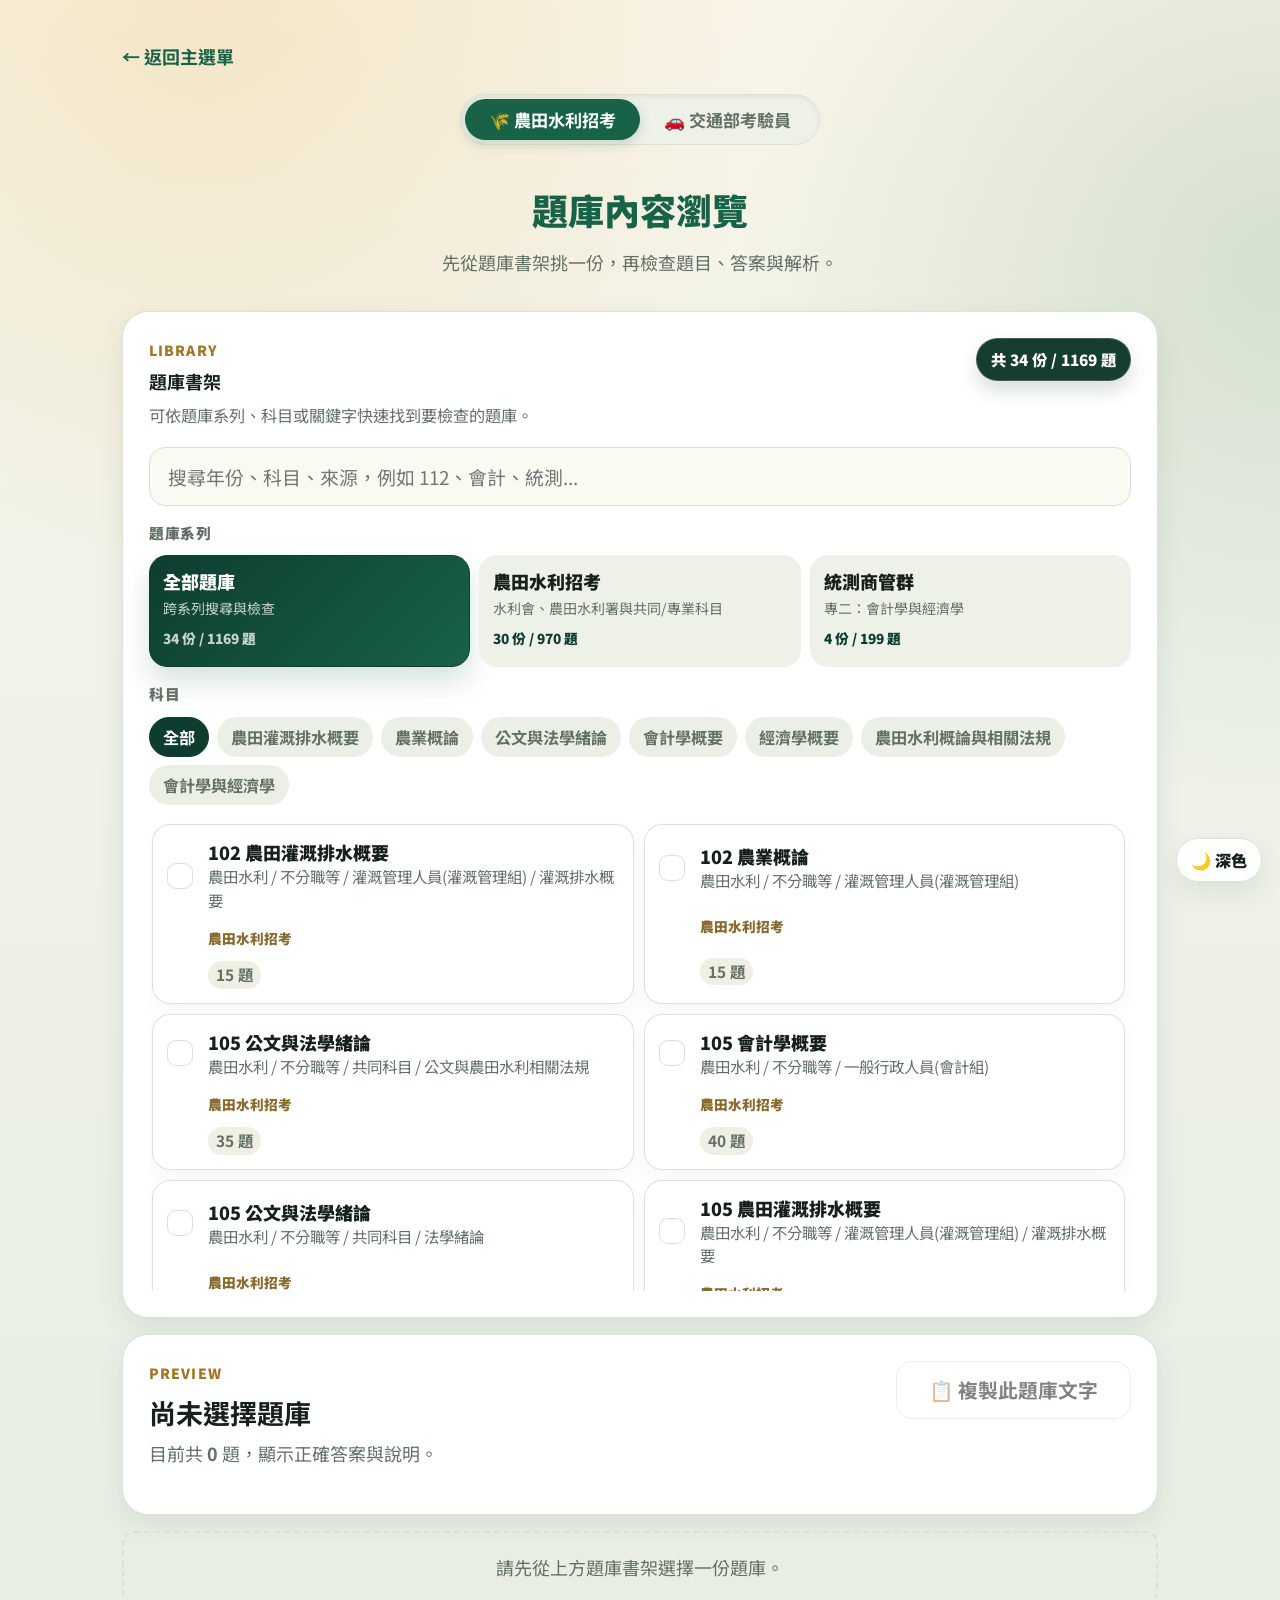
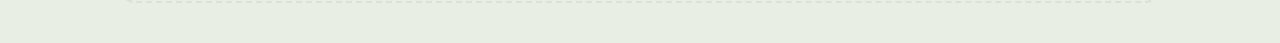
==== browse.html @ 77671312 "feat: 作答統計分類篩選（錯 N 次／正確率門檻） - 首頁新增「常錯題篩選」測驗模式：可調累計答錯次數與正確率上限門檻，   即時顯示符合題數，沿用限定來源題庫面板，門檻經網址帶入 quiz 抽" ====
<!DOCTYPE html>
<html lang="zh-TW">

<head>
  <link rel="icon" href="data:,">
  <meta charset="UTF-8">
  <meta name="viewport" content="width=device-width, initial-scale=1.0">
  <title>題庫瀏覽 | 考古題練習室</title>
  <link rel="stylesheet" href="css/style.css?v=theme2">
</head>

<body>
  <div class="container fade-in">
    <div class="back-link" onclick="location.href='index.html'">← 返回主選單</div>

    <!-- Top segmented track switcher -->
    <div class="track-switcher-wrap" style="margin-top: 10px;">
      <div class="track-switcher">
        <button class="track-btn" id="trackBtnIrrigation" onclick="switchTrack('irrigation')">🌾 農田水利招考</button>
        <button class="track-btn" id="trackBtnTraffic" onclick="switchTrack('traffic')">🚗 交通部考驗員</button>
      </div>
    </div>

    <div class="page-header page-header-compact">
      <h1>題庫內容瀏覽</h1>
      <p class="subtitle">先從題庫書架挑一份，再檢查題目、答案與解析。</p>
    </div>

    <div class="card browse-library mb-16">
      <div class="settings-head">
        <div>
          <div class="section-kicker">Library</div>
          <label>題庫書架</label>
          <div class="settings-hint">可依題庫系列、科目或關鍵字快速找到要檢查的題庫。</div>
        </div>
        <div class="selected-pill" id="browseSummary">載入中...</div>
      </div>

      <input id="browseSearch" class="bank-search" type="search" placeholder="搜尋年份、科目、來源，例如 112、會計、統測..." oninput="renderBrowseBankBrowser()">
      <div class="filter-label">題庫系列</div>
      <div class="collection-grid" id="browseSourceFilters"></div>
      <div class="filter-label">科目</div>
      <div class="filter-row" id="browseSubjectFilters"></div>
      <div id="browseBankList" class="bank-list browse-bank-list">
        <div class="text-dim">題庫載入中...</div>
      </div>
    </div>

    <div class="card browse-current mb-16" id="browseCurrent">
      <div class="settings-head">
        <div>
          <div class="section-kicker">Preview</div>
          <h2 id="currentBankTitle">尚未選擇題庫</h2>
          <p class="text-dim">目前共 <strong id="count">0</strong> 題，顯示正確答案與說明。</p>
        </div>
        <button id="copyAllBtn" class="btn btn-secondary" onclick="copyAllBrowse(this)" disabled>📋 複製此題庫文字</button>
      </div>
      <div id="browseStatFilter" style="display:none">
        <div class="stat-filter-row">
          <span>只顯示：累計答錯 ≥</span>
          <input id="bMinWrong" class="number-input stat-num-input" type="number" min="1" step="1" placeholder="不限" inputmode="numeric" oninput="renderBrowseList()">
          <span>次，且正確率低於</span>
          <input id="bMaxAcc" class="number-input stat-num-input" type="number" min="1" max="100" step="1" placeholder="不限" inputmode="numeric" oninput="renderBrowseList()">
          <span>%（留空＝不限）</span>
        </div>
        <div class="scope-hint">與題目上的「作答 N 次 · 對 X／錯 Y」同口徑（跳過不計，後來答對過仍算錯過）；設定答錯次數時會排除沒作答過的題。「複製此題庫文字」只會包含篩選後顯示的題目。</div>
      </div>
    </div>

    <div id="list">
      <div class="empty-state">請先從上方題庫書架選擇一份題庫。</div>
    </div>
  </div>

  <script src="js/shared.js?v=theme2"></script>
  <script>
    let browseQ = [];
    let browseVisibleQ = [];
    let browseBanks = [];
    let browseVisibleBanks = [];
    let currentBankFile = '';
    let activeSource = '全部';
    let activeSubject = '全部';

    let COLLECTIONS = [];
    let ALL_BANKS = [];

    function switchTrack(track) {
      if (getSelectedTrack() === track) return;
      setSelectedTrack(track);
      
      document.getElementById('trackBtnIrrigation').classList.toggle('active', track === 'irrigation');
      document.getElementById('trackBtnTraffic').classList.toggle('active', track === 'traffic');
      
      // Reset preview state
      browseQ = [];
      browseVisibleQ = [];
      currentBankFile = '';
      document.getElementById('currentBankTitle').textContent = '尚未選擇題庫';
      document.getElementById('count').textContent = '0';
      document.getElementById('copyAllBtn').disabled = true;
      document.getElementById('browseStatFilter').style.display = 'none';
      document.getElementById('list').innerHTML = '<div class="empty-state">請先從上方題庫書架選擇一份題庫。</div>';
      
      applyTrackFilter();
    }

    function applyTrackFilter() {
      const track = getSelectedTrack();
      
      if (track === 'traffic') {
        COLLECTIONS = [
          { id: '全部', title: '全部題庫', desc: '跨系列搜尋與檢查' },
          { id: 'traffic-structure', title: '汽車構造原理', desc: '汽車構造與構造原理概論' },
          { id: 'traffic-theory', title: '汽車駕駛理論', desc: '駕駛理論與安全駕駛知識' },
          { id: 'traffic-law', title: '道路交通法規', desc: '交通安全法規與相關監理實務' }
        ];
      } else {
        COLLECTIONS = [
          { id: '全部', title: '全部題庫', desc: '跨系列搜尋與檢查' },
          { id: 'irrigation', title: '農田水利招考', desc: '水利會、農田水利署與共同/專業科目' },
          { id: 'tve-business', title: '統測商管群', desc: '專二：會計學與經濟學' }
        ];
      }
      
      const colGrid = document.getElementById('browseSourceFilters');
      if (colGrid) {
        colGrid.style.setProperty('--cols', track === 'traffic' ? 4 : 3);
      }

      browseBanks = ALL_BANKS.filter(isBankInActiveTrack);
      activeSource = '全部';
      activeSubject = '全部';
      
      renderBrowseBankBrowser();
    }

    function bankDisplayName(bank) {
      return bank.displayName || bank.name || bank.file;
    }

    function copyBrowse(idx) {
      const q = browseVisibleQ[idx];
      const text = buildBrowsePrompt(q);
      copyText(text, document.getElementById(`cpbtn-${idx}`));
    }

    // 依「累計答錯次數／正確率」門檻重篩目前題庫的題目清單
    function renderBrowseList() {
      const p = parseStatFilterInputs(
        document.getElementById('bMinWrong').value,
        document.getElementById('bMaxAcc').value
      );
      browseVisibleQ = browseQ.filter(q => matchesStatFilter(getQuestionStats(q._bank, q.id), p.minWrong, p.maxAccPct));

      const isFiltered = p.minWrong > 0 || p.maxAccPct !== null;
      document.getElementById('count').textContent = isFiltered
        ? `${browseVisibleQ.length} / ${browseQ.length}`
        : browseQ.length;
      document.getElementById('copyAllBtn').disabled = !browseVisibleQ.length;
      document.getElementById('list').innerHTML = browseVisibleQ.length
        ? browseVisibleQ.map((q, i) => buildReviewItemHTML(q, { idx: i, userAns: undefined, mode: 'browse' })).join('')
        : '<div class="empty-state">沒有符合篩選門檻的題目，可調低答錯次數或放寬正確率上限。</div>';
    }

    function renderFilterButtons(containerId, items, active, handlerName) {
      document.getElementById(containerId).innerHTML = items.map(item =>
        `<button class="filter-chip ${item === active ? 'active' : ''}" onclick="${handlerName}(${jsArg(item)})">${esc(item)}</button>`
      ).join('');
    }

    function renderCollectionCards() {
      document.getElementById('browseSourceFilters').innerHTML = COLLECTIONS.map(item => {
        const banks = item.id === '全部'
          ? browseBanks
          : browseBanks.filter(bank => bankCollection(bank) === item.id);
        const questionCount = banks.reduce((sum, bank) => sum + (bank.count || 0), 0);
        return `<div class="collection-card ${item.id === activeSource ? 'active' : ''}" onclick="setBrowseSourceFilter(${jsArg(item.id)})">
          <span class="collection-title">${esc(item.title)}</span>
          <span class="collection-desc">${esc(item.desc)}</span>
          <span class="collection-count">${banks.length} 份 / ${questionCount} 題</span>
        </div>`;
      }).join('');
    }

    function setBrowseSourceFilter(source) {
      activeSource = source;
      activeSubject = '全部';
      renderBrowseBankBrowser();
    }

    function setBrowseSubjectFilter(subject) {
      activeSubject = subject;
      renderBrowseBankBrowser();
    }

    function bankMatchesSearch(bank, query) {
      if (!query) return true;
      const haystack = [
        bank.year,
        bank.subject,
        bank.originalSubject,
        bank.source,
        collectionLabel(bankCollection(bank)),
        bank.category,
        bank.name,
        bank.displayName,
        bank.file,
      ].filter(Boolean).join(' ').toLowerCase();
      return haystack.includes(query.toLowerCase());
    }

    function getFilteredBanks() {
      const query = document.getElementById('browseSearch')?.value.trim() || '';
      return browseBanks.filter(bank =>
        (activeSource === '全部' || bankCollection(bank) === activeSource) &&
        (activeSubject === '全部' || bank.subject === activeSubject) &&
        bankMatchesSearch(bank, query)
      );
    }

    function renderBrowseBankBrowser() {
      renderCollectionCards();
      const scopedBanks = browseBanks.filter(bank => activeSource === '全部' || bankCollection(bank) === activeSource);
      const subjects = ['全部', ...new Set(scopedBanks.map(bank => bank.subject).filter(Boolean))];
      if (!subjects.includes(activeSubject)) activeSubject = '全部';
      renderFilterButtons('browseSubjectFilters', subjects, activeSubject, 'setBrowseSubjectFilter');

      browseVisibleBanks = getFilteredBanks();
      document.getElementById('browseSummary').textContent =
        `共 ${browseVisibleBanks.length} 份 / ${browseVisibleBanks.reduce((sum, bank) => sum + (bank.count || 0), 0)} 題`;

      const list = document.getElementById('browseBankList');
      if (!browseVisibleBanks.length) {
        list.innerHTML = '<div class="empty-state">找不到符合條件的題庫。</div>';
        return;
      }

      list.innerHTML = browseVisibleBanks.map(bank => {
        const selected = bank.file === currentBankFile;
        const warnCount = getBankWarningCount(bank.file);
        const warningBadge = warnCount > 0 ? `<span class="bank-warning-badge">⚠️ ${warnCount} 題受修法影響</span>` : '';
        return `<div class="bank-card ${selected ? 'selected' : ''}" onclick="selectBrowseBank(${jsArg(bank.file)})">
          <span class="bank-check">${selected ? '✓' : ''}</span>
          <span class="bank-main">
            <span class="bank-title">${esc(bankDisplayName(bank))}</span>
            <span class="bank-meta">${esc(bankMeta(bank))}</span>
          </span>
          <span class="bank-series">${esc(collectionLabel(bankCollection(bank)))}</span>
          <span class="bank-count">${bank.count} 題${warningBadge}</span>
        </div>`;
      }).join('');
    }

    async function selectBrowseBank(file) {
      await loadBank(file);
    }

    async function loadBank(file) {
      if (!file) return;
      const selectedBank = browseBanks.find(bank => bank.file === file);
      if (!selectedBank) return;
      currentBankFile = file;
      renderBrowseBankBrowser();
      try {
        browseQ = await fetchJson(file);
        browseQ.forEach(q => q._bank = file);
        await initOverrides();
        browseQ.forEach(applyQuestionOverrides);
        document.getElementById('currentBankTitle').textContent = bankDisplayName(selectedBank);
        document.getElementById('browseStatFilter').style.display = 'block';
        renderBrowseList();
      } catch (e) {
        console.error(e);
        showToast('無法讀取題庫內容');
      }
    }

    async function loadBanks() {
      try {
        await initOverrides();
        const banks = await fetchJson('data/banks.json');
        registerBankIndex(banks);
        ALL_BANKS = (banks || []).map(b => ({
          ...b,
          source: b.source || '農田水利',
          subject: b.subject || b.name,
        }));
        
        // Initialize switcher active state
        const track = getSelectedTrack() || 'irrigation';
        setSelectedTrack(track); // fallback default
        document.getElementById('trackBtnIrrigation').classList.toggle('active', track === 'irrigation');
        document.getElementById('trackBtnTraffic').classList.toggle('active', track === 'traffic');
        
        applyTrackFilter();
        
        const bankParam = new URLSearchParams(location.search).get('bank');
        const selectedBank = browseBanks.find(bank => bank.file === bankParam);
        if (selectedBank) {
          activeSource = bankCollection(selectedBank);
          activeSubject = selectedBank.subject || '全部';
          renderBrowseBankBrowser();
          await loadBank(selectedBank.file);
        }
      } catch (e) {
        console.error(e);
        showToast('題庫索引讀取失敗');
      }
    }

    function copyAllBrowse(btn) {
      if (!browseVisibleQ.length || !currentBankFile) {
        showToast('請先選擇一份題庫');
        return;
      }
      const selectedBank = browseBanks.find(bank => bank.file === currentBankFile);
      const bankName = selectedBank ? bankDisplayName(selectedBank) : '目前題庫';
      const header = `${SEARCH_HINT}\n以下為「${bankName}」共 ${browseVisibleQ.length} 題題目內容：\n請根據這些內容回答問題，若有正確答案與說明請依照對應格式呈現。\n`;
      const texts = browseVisibleQ.map(q => buildBrowsePrompt(q, { searchHint: false }));
      const full = header + '\n' + texts.join('\n' + '='.repeat(50) + '\n');
      copyText(full, btn);
    }

    loadBanks();
  </script>
</body>

</html>
---- css/style.css ----
@import url('https://fonts.googleapis.com/css2?family=Noto+Sans+TC:wght@400;500;700;900&display=swap');

:root {
  color-scheme: light;
  --bg: #eef2e8;
  --card: #ffffff;
  --accent: #186247;
  --accent-contrast: #ffffff;
  --accent-light: #e4f3ea;
  --accent-dark: #0e3d2f;
  --correct: #1a8c3f;
  --correct-bg: #e6f7ec;
  --wrong: #c62828;
  --wrong-bg: #fce8e8;
  --text: #17211c;
  --text-dim: #637066;
  --border: #dce1d5;
  --selected-bg: #dbeef5;
  --selected-border: #1976d2;
  --gold: #e6a800;
  --paper: #fbfaf2;
  --paper-soft: #f7f6ec;
  --shadow: 0 18px 50px rgba(31, 48, 38, 0.12);
  --shadow-soft: 0 10px 26px rgba(31, 48, 38, 0.08);
  --body-bg: radial-gradient(circle at 16% 0%, rgba(235, 193, 113, 0.28), transparent 32rem),
    radial-gradient(circle at 100% 16%, rgba(86, 146, 110, 0.2), transparent 30rem),
    linear-gradient(180deg, #f8f4e8 0%, var(--bg) 44%, #e8eee4 100%);
  --card-border: rgba(220, 225, 213, 0.95);
  --dashboard-bg: linear-gradient(180deg, rgba(255, 255, 255, 0.96), rgba(251, 250, 242, 0.96));
  --surface-soft: #eef1e7;
  --surface-hover: #ffffff;
  --chip-bg: #ecefe5;
  --count-bg: #f0efe3;
  --series: #8a6a2f;
  --material-bg: #fbfbf7;
  --table-cell: #ffffff;
  --focus-ring: rgba(24, 98, 71, 0.1);
  --hero-bg: linear-gradient(135deg, rgba(14, 61, 47, 0.96) 0%, rgba(24, 98, 71, 0.92) 56%, rgba(222, 169, 82, 0.9) 100%);
  --bank-card-bg: rgba(255, 255, 255, 0.72);
  --bank-card-selected: linear-gradient(135deg, #ffffff 0%, #eaf5ee 100%);
  --button-secondary-bg: rgba(255, 255, 255, 0.8);
  --floating-bg: rgba(255, 255, 255, 0.92);
}

:root[data-theme="dark"] {
  color-scheme: dark;
  --bg: #101a16;
  --card: #17231e;
  --accent: #55c797;
  --accent-contrast: #07120e;
  --accent-light: #1c3b2f;
  --accent-dark: #8ee0b8;
  --correct: #64d88a;
  --correct-bg: #133321;
  --wrong: #ff8b84;
  --wrong-bg: #3a1e1f;
  --text: #ecf4ee;
  --text-dim: #a9b9ad;
  --border: #31433a;
  --selected-bg: #17324a;
  --selected-border: #6bbcff;
  --gold: #f1c76d;
  --paper: #111c18;
  --paper-soft: #15221d;
  --shadow: 0 22px 60px rgba(0, 0, 0, 0.38);
  --shadow-soft: 0 12px 30px rgba(0, 0, 0, 0.3);
  --body-bg: radial-gradient(circle at 16% 0%, rgba(181, 137, 66, 0.2), transparent 32rem),
    radial-gradient(circle at 100% 16%, rgba(67, 161, 112, 0.18), transparent 30rem),
    linear-gradient(180deg, #08110e 0%, var(--bg) 48%, #0b1512 100%);
  --card-border: rgba(66, 88, 76, 0.95);
  --dashboard-bg: linear-gradient(180deg, rgba(23, 35, 30, 0.96), rgba(17, 28, 24, 0.96));
  --surface-soft: #213129;
  --surface-hover: #24382f;
  --chip-bg: #223128;
  --count-bg: #26352d;
  --series: #d5b36c;
  --material-bg: #111c18;
  --table-cell: #16241f;
  --focus-ring: rgba(85, 199, 151, 0.18);
  --hero-bg: linear-gradient(135deg, rgba(5, 32, 24, 0.98) 0%, rgba(20, 83, 62, 0.95) 58%, rgba(126, 91, 43, 0.92) 100%);
  --bank-card-bg: rgba(23, 35, 30, 0.78);
  --bank-card-selected: linear-gradient(135deg, #1c3028 0%, #173f30 100%);
  --button-secondary-bg: rgba(23, 35, 30, 0.86);
  --floating-bg: rgba(23, 35, 30, 0.92);
}

* { margin: 0; padding: 0; box-sizing: border-box; -webkit-tap-highlight-color: transparent; }
html { font-size: 18px; }

body {
  font-family: 'Noto Sans TC', 'Microsoft JhengHei', sans-serif;
  background: var(--body-bg);
  color: var(--text);
  min-height: 100vh;
  line-height: 1.8;
}

.container {
  max-width: 1080px;
  margin: 0 auto;
  padding: 28px 22px 40px;
}

a { color: var(--accent); text-decoration: none; }
a:hover { text-decoration: underline; }

/* ===== Buttons ===== */
.btn {
  display: inline-flex;
  align-items: center;
  justify-content: center;
  gap: 8px;
  padding: 16px 32px;
  border: 1px solid transparent;
  border-radius: 16px;
  font-size: 1.1rem;
  font-weight: 700;
  font-family: inherit;
  line-height: 1.2;
  cursor: pointer;
  transition: transform 0.15s, box-shadow 0.15s, background 0.15s, border-color 0.15s;
  user-select: none;
  min-height: 56px;
}
.btn:active { transform: scale(0.97); }
.btn:disabled {
  cursor: not-allowed;
  opacity: 0.55;
  transform: none;
}
.btn-primary {
  background: linear-gradient(135deg, var(--accent) 0%, #22946a 100%);
  color: white;
  box-shadow: 0 14px 28px rgba(24, 98, 71, 0.24);
}
.btn-primary:hover { background: linear-gradient(135deg, var(--accent-dark) 0%, var(--accent) 100%); }
.btn-secondary { background: var(--button-secondary-bg); color: var(--text); border-color: var(--border); }
.btn-secondary:hover { background: var(--surface-hover); border-color: var(--accent); }
.btn-danger { background: var(--wrong); color: white; border: 2px solid var(--wrong); }
.btn-danger:hover { opacity: 0.9; }
.btn-sm { padding: 0 18px; font-size: 0.95rem; height: 44px; min-height: 44px; }
.btn-block { width: 100%; }

#startBtn {
  min-height: 64px;
  border-radius: 22px;
  font-size: 1.18rem;
  letter-spacing: 0.02em;
}

/* ===== Cards ===== */
.card {
  background: var(--card);
  border: 1px solid var(--card-border);
  border-radius: 26px;
  padding: 26px;
  margin-bottom: 16px;
  box-shadow: var(--shadow-soft);
}

/* ===== Forms ===== */
select {
  width: 100%;
  padding: 15px 18px;
  background-color: var(--paper);
  border: 1px solid var(--border);
  border-radius: 16px;
  color: var(--text);
  font-size: 1.05rem;
  font-family: inherit;
  outline: none;
  cursor: pointer;
  -webkit-appearance: none;
  appearance: none;
  background-image: url("data:image/svg+xml,%3Csvg xmlns='http://www.w3.org/2000/svg' width='20' height='20' fill='%23666'%3E%3Cpath d='M5 7l5 6 5-6z'/%3E%3C/svg%3E");
  background-repeat: no-repeat;
  background-position: right 12px center;
}
select:focus { border-color: var(--accent); }

.number-input,
.bank-search {
  width: 100%;
  padding: 15px 18px;
  background: var(--paper);
  border: 1px solid var(--border);
  border-radius: 16px;
  color: var(--text);
  font-size: 1.05rem;
  font-family: inherit;
  outline: none;
}

.number-input:focus,
.bank-search:focus,
select:focus {
  border-color: var(--accent);
  box-shadow: 0 0 0 4px var(--focus-ring);
}

.number-input {
  max-width: 160px;
}

label { display: block; font-weight: 700; margin-bottom: 6px; }

/* ===== Utility ===== */
.text-center { text-align: center; }
.text-dim { color: var(--text-dim); }
.text-green { color: var(--correct); }
.text-red { color: var(--wrong); }
.text-gold { color: var(--gold); }
.mb-8 { margin-bottom: 8px; }
.mb-12 { margin-bottom: 12px; }
.mb-16 { margin-bottom: 16px; }
.mb-24 { margin-bottom: 24px; }
.mt-16 { margin-top: 16px; }
.mt-24 { margin-top: 24px; }
.fw-900 { font-weight: 900; }
.gap-row { display: flex; gap: 12px; flex-wrap: wrap; }

/* ===== Homepage ===== */
.hero-panel {
  position: relative;
  overflow: hidden;
  background:
    var(--hero-bg);
  border: 1px solid rgba(255, 255, 255, 0.36);
  border-radius: 34px;
  padding: 34px;
  margin-bottom: 22px;
  color: white;
  box-shadow: var(--shadow);
}

.hero-panel::before {
  content: "";
  position: absolute;
  inset: -40% auto auto 52%;
  width: 420px;
  height: 420px;
  background: radial-gradient(circle, rgba(255, 255, 255, 0.22), transparent 68%);
  pointer-events: none;
}

.hero-panel::after {
  content: "";
  position: absolute;
  right: 28px;
  bottom: 22px;
  width: 150px;
  height: 150px;
  border: 1px solid rgba(255, 255, 255, 0.18);
  border-radius: 38px;
  transform: rotate(12deg);
  pointer-events: none;
}

.hero-panel > * {
  position: relative;
  z-index: 1;
}

/* ===== Settings browser ===== */
.quiz-dashboard {
  background: var(--dashboard-bg);
  display: grid;
  grid-template-columns: minmax(0, 1.45fr) minmax(300px, 0.75fr);
  gap: 0 26px;
  align-items: start;
}

.quiz-dashboard .settings-section:first-child {
  grid-row: span 4;
  padding-right: 26px;
  border-right: 1px solid var(--border);
}

.settings-section {
  padding-top: 24px;
  margin-top: 24px;
  border-top: 1px solid var(--border);
}

.settings-section:first-child {
  padding-top: 0;
  margin-top: 0;
  border-top: 0;
}

.quiz-dashboard > #startBtn {
  grid-column: 2;
  margin-top: 24px;
}

.settings-head {
  display: flex;
  justify-content: space-between;
  align-items: flex-start;
  gap: 14px;
  margin-bottom: 18px;
}

.settings-hint {
  color: var(--text-dim);
  font-size: 0.9rem;
  line-height: 1.6;
}

.selected-pill {
  flex: 0 0 auto;
  background: #173d30;
  color: white;
  border: 1px solid rgba(255, 255, 255, 0.18);
  border-radius: 999px;
  padding: 7px 14px;
  font-size: 0.85rem;
  font-weight: 900;
  box-shadow: 0 10px 18px rgba(23, 61, 48, 0.16);
}

.section-kicker {
  color: #a27423;
  font-size: 0.78rem;
  font-weight: 900;
  letter-spacing: 0.08em;
  text-transform: uppercase;
  margin-bottom: 2px;
}

.filter-row,
.bank-toolbar,
.quiz-count-row {
  display: flex;
  flex-wrap: wrap;
  gap: 8px;
  align-items: center;
  margin-top: 10px;
}

.filter-label {
  color: var(--text-dim);
  font-size: 0.82rem;
  font-weight: 900;
  letter-spacing: 0.04em;
  margin-top: 14px;
}

.collection-grid {
  display: grid;
  grid-template-columns: repeat(var(--cols, 3), minmax(0, 1fr));
  gap: 9px;
  margin-top: 8px;
}

.collection-card {
  border: 1px solid transparent;
  border-radius: 18px;
  background: var(--surface-soft);
  color: var(--text);
  cursor: pointer;
  font-family: inherit;
  min-height: 112px;
  padding: 13px;
  text-align: left;
  transition: transform 0.15s, box-shadow 0.15s, background 0.15s, border-color 0.15s;
}

.collection-card:hover {
  background: var(--surface-hover);
  border-color: var(--border);
  box-shadow: var(--shadow-soft);
  transform: translateY(-1px);
}

.collection-card.active {
  background: linear-gradient(135deg, var(--accent-dark), var(--accent));
  border-color: var(--accent-dark);
  color: white;
  box-shadow: 0 14px 28px rgba(24, 98, 71, 0.18);
}

.collection-title,
.collection-desc,
.collection-count {
  display: block;
}

.collection-title {
  font-weight: 900;
  line-height: 1.4;
}

.collection-desc {
  color: var(--text-dim);
  font-size: 0.78rem;
  line-height: 1.45;
  margin-top: 4px;
}

.collection-count {
  color: var(--accent-dark);
  font-size: 0.76rem;
  font-weight: 900;
  margin-top: 8px;
}

.collection-card.active .collection-desc,
.collection-card.active .collection-count {
  color: rgba(255, 255, 255, 0.76);
}

.filter-chip {
  border: 1px solid transparent;
  background: var(--chip-bg);
  color: var(--text-dim);
  border-radius: 999px;
  padding: 7px 13px;
  font-family: inherit;
  font-size: 0.9rem;
  font-weight: 700;
  cursor: pointer;
  transition: background 0.15s, border-color 0.15s, color 0.15s, transform 0.15s;
}

.filter-chip:hover {
  background: var(--surface-hover);
  border-color: var(--border);
  transform: translateY(-1px);
}

.filter-chip.active {
  background: var(--accent-dark);
  border-color: var(--accent-dark);
  color: white;
}

.bank-list {
  display: grid;
  grid-template-columns: repeat(2, minmax(0, 1fr));
  gap: 10px;
  max-height: 470px;
  overflow: auto;
  padding: 3px 6px 3px 3px;
  margin-top: 16px;
}

.bank-card {
  display: grid;
  grid-template-columns: 30px 1fr;
  gap: 11px;
  align-items: center;
  width: 100%;
  border: 1px solid var(--card-border);
  border-radius: 18px;
  background: var(--bank-card-bg);
  padding: 14px;
  font-family: inherit;
  color: var(--text);
  text-align: left;
  cursor: pointer;
  box-shadow: 0 8px 18px rgba(31, 48, 38, 0.04);
  transition: transform 0.15s, border-color 0.15s, background 0.15s, box-shadow 0.15s;
}

.bank-card:hover,
.bank-card.selected {
  border-color: rgba(24, 98, 71, 0.46);
  background: var(--surface-hover);
  transform: translateY(-1px);
  box-shadow: 0 13px 26px rgba(31, 48, 38, 0.1);
}

.bank-card.selected {
  background: var(--bank-card-selected);
}

.bank-check {
  width: 26px;
  height: 26px;
  border: 1px solid var(--border);
  border-radius: 9px;
  background: var(--card);
  color: white;
  display: inline-flex;
  align-items: center;
  justify-content: center;
  font-weight: 900;
}

.bank-card.selected .bank-check {
  background: var(--accent);
  border-color: var(--accent);
}

.bank-main {
  min-width: 0;
}

.bank-title,
.bank-meta {
  display: block;
}

.bank-title {
  font-weight: 900;
  line-height: 1.45;
}

.bank-meta,
.bank-series,
.bank-count {
  color: var(--text-dim);
  font-size: 0.86rem;
  line-height: 1.5;
}

.bank-practice {
  display: block;
  margin-top: 4px;
  font-size: 0.78rem;
  color: var(--text-dim);
  line-height: 1.4;
}

.bank-practice.is-fresh {
  color: var(--series);
  font-weight: 700;
}

.bank-series {
  grid-column: 2;
  width: fit-content;
  margin-top: 5px;
  color: var(--series);
  font-size: 0.76rem;
  font-weight: 900;
}

.bank-count {
  grid-column: 2;
  width: fit-content;
  margin-top: 2px;
  padding: 2px 8px;
  border-radius: 999px;
  background: var(--count-bg);
  white-space: nowrap;
  font-weight: 700;
}

.empty-state {
  color: var(--text-dim);
  border: 2px dashed var(--border);
  border-radius: 12px;
  padding: 18px;
  text-align: center;
}

.browse-picker {
  background: var(--dashboard-bg);
}

.browse-picker select {
  background-color: var(--paper);
}

/* ===== Page header ===== */
.page-header {
  padding: 24px 0 8px;
  text-align: center;
}
.page-header h1 {
  font-size: 2rem;
  font-weight: 900;
  color: var(--accent);
  margin-bottom: 4px;
}
.page-header .subtitle {
  color: var(--text-dim);
  font-size: 1rem;
  margin-bottom: 24px;
}

.hero-panel .page-header {
  padding: 0 0 24px;
  text-align: left;
  max-width: 620px;
}
.hero-panel .page-header .eyebrow {
  display: inline-flex;
  width: fit-content;
  background: rgba(255, 255, 255, 0.16);
  border: 1px solid rgba(255, 255, 255, 0.26);
  border-radius: 999px;
  color: rgba(255, 255, 255, 0.92);
  padding: 4px 12px;
  margin-bottom: 10px;
  font-size: 0.85rem;
  font-weight: 900;
}
.hero-panel .page-header h1 {
  font-size: clamp(2rem, 5vw, 3.35rem);
  font-weight: 900;
  color: white;
  letter-spacing: -0.04em;
  line-height: 1.14;
  margin-bottom: 8px;
}
.hero-panel .page-header .subtitle {
  color: rgba(255, 255, 255, 0.78);
  font-size: 1.02rem;
  margin-bottom: 0;
}

/* ===== Stat boxes ===== */
.stat-row {
  display: grid;
  grid-template-columns: repeat(auto-fit, minmax(120px, 1fr));
  gap: 12px;
}
.stat-box {
  background: var(--card);
  border: 1px solid var(--card-border);
  border-radius: 22px;
  padding: 16px 18px;
  text-align: left;
  cursor: pointer;
  transition: transform 0.15s, background 0.15s, border-color 0.15s;
  min-width: 120px;
}
.stat-box:hover {
  background: var(--surface-hover);
  border-color: var(--accent);
  transform: translateY(-2px);
}
.stat-box .num { font-size: 2.05rem; font-weight: 900; color: var(--accent); line-height: 1; }
.stat-box .num.red { color: var(--wrong); }
.stat-box .lbl { font-size: 0.9rem; color: var(--text); font-weight: 900; margin-top: 7px; }
.stat-note { font-size: 0.78rem; color: var(--text-dim); line-height: 1.4; }

.hero-panel .stat-box {
  background: rgba(255, 255, 255, 0.14);
  border-color: rgba(255, 255, 255, 0.24);
  backdrop-filter: blur(8px);
}
.hero-panel .stat-box:hover {
  background: rgba(255, 255, 255, 0.22);
  border-color: rgba(255, 255, 255, 0.44);
}
.hero-panel .stat-box .num { color: white; }
.hero-panel .stat-box .num.red { color: #ffd2c9; }
.hero-panel .stat-box .lbl { color: rgba(255, 255, 255, 0.95); }
.hero-panel .stat-note { color: rgba(255, 255, 255, 0.66); }

/* ===== Copy button ===== */
.copy-btn {
  display: inline-flex; align-items: center; gap: 6px;
  padding: 10px 18px;
  background: var(--bg); border: 2px solid var(--border); border-radius: 10px;
  font-size: 0.95rem; font-family: inherit; cursor: pointer;
  transition: all 0.15s; color: var(--text);
}
.copy-btn:hover { border-color: var(--accent); background: var(--accent-light); }
.copy-btn.copied { border-color: var(--correct); color: var(--correct); background: var(--correct-bg); }

/* ===== Back link ===== */
.back-link {
  display: inline-flex; align-items: center; gap: 6px;
  font-size: 1rem; font-weight: 700; color: var(--accent);
  padding: 12px 0; cursor: pointer;
}
.back-link:hover { text-decoration: underline; }

/* ===== Review item ===== */
.review-item {
  background: var(--card);
  border: 2px solid var(--border);
  border-radius: 14px;
  padding: 20px;
  margin-bottom: 10px;
}
.review-item.ri-wrong { border-left: 5px solid var(--wrong); }
.review-item.ri-correct { border-left: 5px solid var(--correct); }
.review-item.ri-neutral { border-left: 5px solid var(--border); }

.ri-header { display: flex; justify-content: space-between; align-items: center; margin-bottom: 8px; }

.ri-badge {
  font-size: 0.8rem; font-weight: 700; padding: 3px 10px; border-radius: 6px;
}
.ri-badge.badge-wrong { background: var(--wrong-bg); color: var(--wrong); }
.ri-badge.badge-correct { background: var(--correct-bg); color: var(--correct); }
.ri-badge.badge-neutral { background: var(--bg); color: var(--text-dim); }

.ri-q { font-size: 1.1rem; line-height: 1.8; margin-bottom: 10px; }
.ri-opts { font-size: 1rem; line-height: 1.9; color: var(--text-dim); margin-bottom: 10px; }
.ri-opts .opt-correct { color: var(--correct); font-weight: 700; }
.ri-opts .opt-wrong { color: var(--wrong); font-weight: 700; text-decoration: line-through; }

/* ===== Question materials ===== */
.q-materials {
  margin: 0 0 18px;
}
.material-block {
  background: var(--material-bg);
  border: 2px solid var(--border);
  border-radius: 14px;
  padding: 14px;
  margin-bottom: 12px;
}
.material-title {
  color: var(--accent-dark);
  font-size: 0.95rem;
  font-weight: 900;
  margin-bottom: 8px;
}
.material-table-wrap {
  overflow-x: auto;
  -webkit-overflow-scrolling: touch;
}
.material-table {
  width: 100%;
  min-width: 520px;
  border-collapse: collapse;
  font-size: 0.98rem;
  line-height: 1.6;
}
.material-table th,
.material-table td {
  border: 1px solid var(--border);
  padding: 9px 12px;
  text-align: left;
  vertical-align: top;
}
.material-table th {
  background: var(--accent-light);
  color: var(--accent-dark);
  font-weight: 900;
}
.material-table td {
  background: var(--table-cell);
}
.material-image-wrap {
  overflow-x: auto;
  -webkit-overflow-scrolling: touch;
}
.material-image {
  display: block;
  max-width: 100%;
  height: auto;
  margin: 0 auto;
  border-radius: 8px;
}
.material-text,
.material-notes {
  color: var(--text-dim);
  font-size: 0.95rem;
  line-height: 1.8;
  white-space: pre-wrap;
}
.material-notes {
  margin-top: 8px;
}

/* ===== Law flashcards ===== */
.law-browser {
  background: var(--dashboard-bg);
}

.law-browser-head {
  display: flex;
  justify-content: space-between;
  gap: 16px;
  margin-bottom: 18px;
}

.law-browser-head h2 {
  color: var(--accent-dark);
  font-size: clamp(1.45rem, 4vw, 2rem);
  margin-bottom: 6px;
}

.law-choice-grid {
  display: grid;
  grid-template-columns: repeat(auto-fit, minmax(230px, 1fr));
  gap: 12px;
}

.law-choice {
  border: 1px solid var(--card-border);
  border-radius: 22px;
  background:
    linear-gradient(145deg, rgba(255, 255, 255, 0.58), rgba(247, 241, 223, 0.78)),
    var(--card);
  color: var(--text);
  cursor: pointer;
  display: grid;
  gap: 8px;
  padding: 16px;
  text-align: left;
  transition: border-color 0.18s ease, box-shadow 0.18s ease, transform 0.18s ease;
}

:root[data-theme="dark"] .law-choice {
  background:
    linear-gradient(145deg, rgba(30, 48, 40, 0.9), rgba(21, 33, 28, 0.95)),
    var(--card);
}

.law-choice:hover,
.law-choice.is-active {
  border-color: var(--accent);
  box-shadow: 0 12px 28px rgba(71, 99, 82, 0.16);
  transform: translateY(-1px);
}

.law-choice-level {
  justify-self: start;
  border: 1px solid var(--border);
  border-radius: 999px;
  color: var(--gold);
  font-size: 0.78rem;
  font-weight: 900;
  padding: 4px 9px;
}

.law-choice strong {
  color: var(--accent-dark);
  font-size: 1.08rem;
}

.law-choice span:not(.law-choice-level),
.law-choice small {
  color: var(--text-dim);
  line-height: 1.55;
}

.law-chip-row {
  display: flex;
  flex-wrap: wrap;
  gap: 8px;
  margin-top: 16px;
}

.law-chip {
  border: 1px solid var(--border);
  border-radius: 999px;
  background: var(--paper);
  color: var(--text);
  cursor: pointer;
  font: inherit;
  font-size: 0.92rem;
  font-weight: 800;
  padding: 8px 12px;
  transition: background 0.18s ease, border-color 0.18s ease, color 0.18s ease;
}

.law-chip:hover,
.law-chip.is-active {
  background: var(--accent);
  border-color: var(--accent);
  color: var(--accent-contrast);
}

.law-actions {
  display: flex;
  flex-wrap: wrap;
  gap: 10px;
  margin-top: 16px;
}

.law-actions .btn {
  align-items: center;
  box-sizing: border-box;
  display: inline-flex;
  height: 48px;
  justify-content: center;
  line-height: 1;
  margin-bottom: 0;
  min-width: 116px;
}

.law-import-btn {
  position: relative;
  overflow: hidden;
}

.law-import-btn input {
  position: absolute;
  inset: 0;
  opacity: 0;
  cursor: pointer;
}

.law-reader {
  display: grid;
  gap: 14px;
}

.law-progress-row {
  display: flex;
  justify-content: space-between;
  gap: 12px;
  align-items: center;
}

.law-card-jump {
  min-width: min(360px, 45vw);
}

.law-card-jump label {
  color: var(--text-dim);
  display: block;
  font-size: 0.86rem;
  font-weight: 800;
  margin-bottom: 6px;
}

.law-card-jump input {
  accent-color: var(--accent);
  width: 100%;
}

.law-swipe-hint {
  margin-top: 4px;
}

.law-back-ref {
  border: 1px solid var(--accent);
  border-radius: 999px;
  background: var(--accent-light);
  color: var(--accent-dark);
  cursor: pointer;
  font: inherit;
  font-size: 0.9rem;
  font-weight: 900;
  margin-top: 10px;
  padding: 7px 12px;
}

:root[data-theme="dark"] .law-back-ref {
  background: rgba(85, 199, 151, 0.14);
  color: var(--accent-dark);
}

.law-embla {
  min-width: 0;
}

.law-embla-viewport {
  border-radius: 30px;
  overflow: hidden;
  transition: height 0.2s ease;
}

.law-embla-container {
  display: flex;
  touch-action: pan-y pinch-zoom;
}

.law-embla-slide {
  flex: 0 0 100%;
  min-width: 0;
}

.law-card {
  min-height: 62vh;
  background:
    linear-gradient(145deg, rgba(255, 255, 255, 0.74), rgba(246, 241, 227, 0.86)),
    var(--card);
  border: 1px solid var(--card-border);
  border-radius: 30px;
  padding: 34px;
  box-shadow: var(--shadow-soft);
}

:root[data-theme="dark"] .law-card {
  background:
    linear-gradient(145deg, rgba(29, 45, 38, 0.92), rgba(21, 32, 28, 0.94)),
    var(--card);
}

.law-card-kicker {
  color: var(--accent);
  font-size: 0.86rem;
  font-weight: 900;
  letter-spacing: 0.04em;
  margin-bottom: 10px;
}

.law-card h2 {
  color: var(--accent-dark);
  font-size: clamp(1.7rem, 5vw, 2.35rem);
  line-height: 1.25;
  margin-bottom: 20px;
}

.law-section {
  padding-top: 18px;
  margin-top: 18px;
  border-top: 1px solid var(--border);
}

.law-section h3 {
  color: var(--gold);
  font-size: 1rem;
  margin-bottom: 8px;
}

.law-section p,
.law-summary-list,
.law-meta-box p {
  line-height: 1.9;
  white-space: pre-wrap;
}

.law-readable {
  display: grid;
  gap: 10px;
}

.law-readable p {
  line-height: 2.05;
  margin: 0;
  white-space: normal;
}

.law-definition-list {
  display: grid;
  gap: 8px;
  margin: 4px 0 0;
}

.law-definition-list div {
  border-left: 3px solid rgba(85, 199, 151, 0.65);
  display: grid;
  gap: 4px;
  padding: 6px 0 8px 14px;
}

.law-definition-list dt {
  color: var(--accent-dark);
  font-weight: 900;
}

.law-definition-list dd {
  line-height: 1.9;
  margin: 0;
}

.law-layout-list {
  display: grid;
  gap: 8px;
  line-height: 1.9;
  margin: 4px 0 0;
  padding-left: 1.4em;
}

.law-layout-list li::marker {
  color: var(--accent);
  font-weight: 900;
}

.law-ref-link {
  border-bottom: 2px solid rgba(24, 98, 71, 0.26);
  color: var(--accent);
  font-weight: 900;
  text-decoration: none;
}

.law-ref-link:hover {
  border-bottom-color: var(--accent);
  text-decoration: none;
}

.law-ref-context {
  align-items: center;
  background: var(--accent-light);
  border: 1px solid rgba(24, 98, 71, 0.22);
  border-radius: 18px;
  color: var(--accent-dark);
  display: flex;
  flex-wrap: wrap;
  gap: 10px;
  justify-content: space-between;
  line-height: 1.5;
  margin: 0 0 18px;
  padding: 12px 14px;
}

:root[data-theme="dark"] .law-ref-context {
  background: rgba(85, 199, 151, 0.12);
  border-color: rgba(85, 199, 151, 0.28);
}

.law-ref-context span {
  font-weight: 800;
}

.law-ref-context button {
  border: 1px solid var(--accent);
  border-radius: 999px;
  background: var(--card);
  color: var(--accent-dark);
  cursor: pointer;
  font: inherit;
  font-size: 0.9rem;
  font-weight: 900;
  padding: 6px 11px;
}

.law-summary-list {
  display: grid;
  gap: 10px;
  padding-left: 1.2em;
}

.law-meta-box {
  margin-top: 22px;
  padding: 18px;
  border: 1px solid var(--border);
  border-radius: 18px;
  background: var(--surface-soft);
}

.law-note-head {
  display: flex;
  justify-content: space-between;
  gap: 10px;
  align-items: center;
  margin-bottom: 10px;
}

.law-note-head h3 {
  margin-bottom: 0;
}

.law-note {
  width: 100%;
  min-height: 150px;
  resize: vertical;
  border: 1px solid var(--border);
  border-radius: 18px;
  background: var(--paper);
  color: var(--text);
  font-family: inherit;
  font-size: 1rem;
  line-height: 1.7;
  outline: none;
  padding: 14px 16px;
}

.law-note:focus {
  border-color: var(--accent);
  box-shadow: 0 0 0 4px var(--focus-ring);
}

.law-nav {
  display: grid;
  grid-template-columns: 1fr 1fr;
  gap: 10px;
}

/* ===== Changelog ===== */
.footer-links {
  display: flex;
  justify-content: center;
  gap: 14px;
  padding: 10px 0 24px;
  font-size: 0.9rem;
  color: var(--text-dim);
}

.footer-links a {
  color: var(--text-dim);
  font-weight: 700;
}

.page-header-compact {
  padding-top: 8px;
}

.changelog-list {
  display: grid;
  gap: 14px;
}

.changelog-day h2 {
  color: var(--accent-dark);
  font-size: 1.15rem;
  margin-bottom: 12px;
}

.changelog-day ul {
  list-style: none;
}

.changelog-item {
  display: grid;
  grid-template-columns: 58px 1fr auto;
  gap: 10px;
  align-items: baseline;
  padding: 9px 0;
  border-top: 1px solid var(--border);
}

.changelog-item:first-child {
  border-top: 0;
}

.changelog-time,
.changelog-hash {
  color: var(--text-dim);
  font-size: 0.82rem;
  font-weight: 700;
}

.changelog-message {
  line-height: 1.6;
}

.changelog-hash {
  font-family: ui-monospace, SFMono-Regular, Consolas, monospace;
}

/* ===== Theme toggle ===== */
.theme-toggle {
  position: fixed;
  right: 18px;
  bottom: 18px;
  z-index: 998;
  min-height: 44px;
  border: 1px solid var(--border);
  border-radius: 999px;
  background: var(--floating-bg);
  color: var(--text);
  box-shadow: var(--shadow-soft);
  cursor: pointer;
  font-family: inherit;
  font-size: 0.9rem;
  font-weight: 900;
  padding: 9px 14px;
  backdrop-filter: blur(10px);
}

.theme-toggle:hover {
  border-color: var(--accent);
}

/* ===== Toast ===== */
.toast {
  position: fixed; bottom: 76px; left: 50%; transform: translateX(-50%);
  background: #333; color: white; padding: 14px 28px;
  border-radius: 12px; font-size: 1rem; font-weight: 700;
  opacity: 0; transition: opacity 0.3s; pointer-events: none;
  z-index: 999;
}
.toast.show { opacity: 1; }

@keyframes fadeIn {
  from { opacity: 0; transform: translateY(8px); }
  to { opacity: 1; transform: translateY(0); }
}
.fade-in { animation: fadeIn 0.3s ease; }

/* Collapsible Jump Bar Wrapper & Toggle */
.jump-toggle-bar {
  display: flex;
  align-items: center;
  justify-content: space-between;
  background: var(--card);
  border: 2px solid var(--border);
  border-radius: 12px;
  padding: 10px 16px;
  margin-bottom: 12px;
  cursor: pointer;
  font-weight: 700;
  color: var(--accent);
  user-select: none;
  font-size: 0.95rem;
}
.jump-bar-wrapper {
  display: none;
  margin-bottom: 12px;
}
.jump-bar-wrapper.expanded {
  display: block;
  animation: fadeIn 0.2s ease;
}
.jump-toggle-bar:hover {
  border-color: var(--accent);
}
.jump-toggle-bar .toggle-icon {
  font-size: 0.8rem;
  transition: transform 0.2s;
  color: var(--text-dim);
}
.jump-toggle-bar.active .toggle-icon {
  transform: rotate(180deg);
}

@media (prefers-reduced-motion: reduce) {
  .law-embla-viewport {
    transition: none;
  }
}

@media (max-width: 600px) {
  html { font-size: 17px; }
  .container { padding: 14px; }
  .hero-panel {
    border-radius: 26px;
    padding: 24px 18px;
  }
  .hero-panel .page-header {
    text-align: left;
    padding-bottom: 18px;
  }
  .stat-row {
    grid-template-columns: repeat(2, 1fr);
    gap: 10px;
  }
  .card {
    border-radius: 22px;
    padding: 18px;
  }
  .quiz-dashboard {
    display: block;
  }
  .quiz-dashboard .settings-section:first-child {
    padding-right: 0;
    border-right: 0;
  }
  .quiz-dashboard > #startBtn {
    margin-top: 18px;
  }
  .settings-head {
    display: block;
  }
  .selected-pill {
    display: inline-flex;
    margin-top: 10px;
  }
  .bank-card {
    grid-template-columns: 28px 1fr;
  }
  .bank-list {
    grid-template-columns: 1fr;
    max-height: 420px;
  }
  .collection-grid {
    grid-template-columns: 1fr !important;
  }
  .bank-count {
    grid-column: 2;
  }
  .number-input {
    max-width: none;
    flex: 1 1 130px;
  }
  .changelog-item {
    grid-template-columns: 52px 1fr;
  }
  .changelog-hash {
    grid-column: 2;
  }
  .law-nav {
    grid-template-columns: 1fr;
  }
  .law-progress-row {
    display: block;
  }
  .law-card-jump {
    margin-top: 12px;
    min-width: 0;
  }
  .law-embla-viewport,
  .law-card {
    border-radius: 24px;
  }
  .law-card {
    min-height: 60vh;
    padding: 24px 18px;
  }
  .law-card h2 {
    margin-bottom: 14px;
  }
  
  /* Segmented switcher on mobile: stretch full width */
  .track-switcher-wrap {
    width: 100%;
    padding: 0 4px;
  }
  .track-switcher {
    display: flex;
    width: 100%;
  }
  .track-btn {
    flex: 1;
    justify-content: center;
    padding: 8px 10px;
    font-size: 0.88rem;
    gap: 4px;
  }

  /* Collapsible Jump Bar Wrapper inside Media Query */

  /* Compact option buttons and texts on mobile */
  .option-btn {
    padding: 12px 14px;
    font-size: 1rem;
    gap: 10px;
    border-width: 2px;
  }
  .option-btn .opt-letter {
    width: 32px;
    height: 32px;
    font-size: 0.9rem;
  }
  .q-text {
    font-size: 1.12rem;
    margin-bottom: 16px;
    line-height: 1.7;
  }
  .review-item {
    padding: 14px 16px;
  }
  .theme-toggle {
    position: static;
    margin: 24px auto 12px;
    display: block;
    width: fit-content;
    box-shadow: none;
    background: var(--surface-soft);
    border-color: var(--border);
  }
}

/* ===== Track Selection Overlay & Persona Switcher ===== */
.track-overlay {
  position: fixed;
  inset: 0;
  z-index: 10000;
  background: rgba(0, 0, 0, 0.45);
  backdrop-filter: blur(16px);
  -webkit-backdrop-filter: blur(16px);
  display: flex;
  align-items: center;
  justify-content: center;
  padding: 20px;
  animation: fadeIn 0.3s ease-out;
}

@keyframes fadeIn {
  from { opacity: 0; }
  to { opacity: 1; }
}

.track-modal {
  background: var(--card);
  border: 1px solid var(--card-border);
  border-radius: 32px;
  max-width: 820px;
  width: 100%;
  max-height: 90vh;
  overflow-y: auto;
  padding: 40px;
  box-shadow: var(--shadow);
  text-align: center;
  animation: slideUp 0.3s cubic-bezier(0.16, 1, 0.3, 1);
}

@keyframes slideUp {
  from { transform: translateY(30px); opacity: 0; }
  to { transform: translateY(0); opacity: 1; }
}

.track-modal-header h2 {
  font-size: 2.2rem;
  font-weight: 900;
  color: var(--accent);
  margin-bottom: 12px;
}

.track-modal-header p {
  color: var(--text-dim);
  font-size: 1.05rem;
  margin-bottom: 32px;
}

.track-cards-container {
  display: grid;
  grid-template-columns: repeat(2, minmax(0, 1fr));
  gap: 24px;
}

.track-card {
  background: var(--paper);
  border: 2px solid var(--border);
  border-radius: 24px;
  padding: 32px 24px;
  cursor: pointer;
  display: flex;
  flex-direction: column;
  align-items: center;
  transition: all 0.2s cubic-bezier(0.16, 1, 0.3, 1);
}

.track-card:hover {
  transform: translateY(-6px);
  border-color: var(--accent);
  box-shadow: var(--shadow-soft);
  background: var(--surface-hover);
}

.track-icon {
  font-size: 3.5rem;
  margin-bottom: 18px;
  filter: drop-shadow(0 4px 6px rgba(0,0,0,0.1));
  transition: transform 0.2s;
}

.track-card:hover .track-icon {
  transform: scale(1.15) rotate(4deg);
}

.track-card h3 {
  font-size: 1.4rem;
  font-weight: 900;
  color: var(--text);
  margin-bottom: 12px;
}

.track-card p {
  color: var(--text-dim);
  font-size: 0.95rem;
  line-height: 1.6;
  text-align: center;
  flex-grow: 1;
  margin-bottom: 24px;
}

/* Beautiful gradient borders / decorations for each persona card */
.track-card.card-irrigation {
  background: linear-gradient(180deg, var(--paper) 0%, var(--bg) 100%);
}
.track-card.card-irrigation:hover {
  border-color: #2e7d32;
  box-shadow: 0 16px 36px rgba(46, 125, 50, 0.15);
}

.track-card.card-traffic {
  background: linear-gradient(180deg, var(--paper) 0%, var(--bg) 100%);
}
.track-card.card-traffic:hover {
  border-color: #1565c0;
  box-shadow: 0 16px 36px rgba(21, 101, 192, 0.15);
}

/* Header Segmented Switcher Control */
.track-switcher-wrap {
  display: flex;
  justify-content: center;
  margin-bottom: 24px;
  margin-top: -8px;
}

.track-switcher {
  display: inline-flex;
  background: var(--surface-soft);
  border: 1px solid var(--border);
  border-radius: 999px;
  padding: 4px;
  box-shadow: inset 0 2px 4px rgba(0, 0, 0, 0.05);
}

.track-btn {
  background: transparent;
  border: 0;
  border-radius: 999px;
  color: var(--text-dim);
  font-family: inherit;
  font-size: 0.95rem;
  font-weight: 700;
  padding: 8px 24px;
  cursor: pointer;
  user-select: none;
  transition: all 0.2s cubic-bezier(0.16, 1, 0.3, 1);
  display: flex;
  align-items: center;
  gap: 8px;
}

.track-btn:hover {
  color: var(--text);
}

.track-btn.active {
  background: var(--accent);
  color: var(--accent-contrast);
  box-shadow: 0 4px 12px rgba(24, 98, 71, 0.2);
}

:root[data-theme="dark"] .track-btn.active {
  box-shadow: 0 4px 12px rgba(85, 199, 151, 0.2);
}

@media (max-width: 640px) {
  .track-cards-container {
    grid-template-columns: 1fr;
    gap: 16px;
  }
  .track-modal {
    padding: 24px 16px;
    border-radius: 24px;
  }
  .track-modal-header h2 {
    font-size: 1.7rem;
  }
  .track-card {
    padding: 24px 16px;
  }
}

/* ===== Question Tagging & Notes Panel ===== */
.q-meta-panel {
  margin-top: 16px;
  padding-top: 14px;
  border-top: 1px dashed var(--border);
  display: flex;
  flex-direction: column;
  gap: 10px;
}
.q-meta-tags {
  display: flex;
  gap: 8px;
  align-items: center;
  flex-wrap: wrap;
}
.tag-pill {
  border: 1px solid var(--border);
  background: var(--paper-soft);
  color: var(--text-dim);
  border-radius: 999px;
  padding: 5px 14px;
  font-size: 0.85rem;
  font-weight: 700;
  cursor: pointer;
  display: inline-flex;
  align-items: center;
  gap: 4px;
  transition: all 0.15s ease;
  user-select: none;
}
.tag-pill:hover {
  background: var(--surface-hover);
  border-color: var(--text-dim);
}
.tag-pill.tag-key.active {
  background: rgba(230, 168, 0, 0.15);
  border-color: var(--gold);
  color: var(--gold);
}
:root[data-theme="dark"] .tag-pill.tag-key.active {
  background: rgba(241, 199, 109, 0.2);
  color: var(--gold);
}
.tag-pill.tag-exclude.active {
  background: var(--wrong-bg);
  border-color: var(--wrong);
  color: var(--wrong);
}
.tag-pill.tag-notes-toggle.active {
  background: var(--accent-light);
  border-color: var(--accent);
  color: var(--accent);
}
.tag-pill.tag-notes-toggle.has-notes:not(.active) {
  border-color: var(--accent);
  border-style: dashed;
}
.q-meta-notes-wrapper {
  width: 100%;
}
.q-notes-input {
  width: 100%;
  min-height: 48px;
  max-height: 200px;
  resize: vertical;
  border: 1px solid var(--border);
  border-radius: 12px;
  background: var(--paper-soft);
  color: var(--text);
  font-family: inherit;
  font-size: 0.9rem;
  padding: 8px 12px;
  outline: none;
  transition: border-color 0.15s ease, background 0.15s ease;
}
.q-notes-input:focus {
  border-color: var(--accent);
  background: var(--card);
}

/* ===== Premium Mode Select Cards ===== */
.mode-select-grid {
  display: grid;
  grid-template-columns: repeat(2, minmax(0, 1fr));
  gap: 10px;
}
.mode-card {
  border: 1px solid var(--border);
  border-radius: 16px;
  background: var(--paper-soft);
  color: var(--text);
  padding: 12px 14px;
  display: flex;
  align-items: center;
  gap: 10px;
  cursor: pointer;
  font-family: inherit;
  font-size: 0.95rem;
  font-weight: 700;
  text-align: left;
  transition: all 0.18s cubic-bezier(0.16, 1, 0.3, 1);
  user-select: none;
}
.mode-card:hover {
  background: var(--surface-hover);
  border-color: var(--accent);
  transform: translateY(-1px);
}
.mode-card.active {
  background: linear-gradient(135deg, var(--accent-light) 0%, var(--card) 100%);
  border-color: var(--accent);
  color: var(--accent-dark);
  box-shadow: 0 8px 20px var(--focus-ring);
}
:root[data-theme="dark"] .mode-card.active {
  background: linear-gradient(135deg, rgba(85, 199, 151, 0.12) 0%, var(--card) 100%);
  color: var(--accent-dark);
}
.mode-card.disabled {
  opacity: 0.45;
  cursor: not-allowed;
  transform: none !important;
  border-color: var(--border) !important;
  background: var(--paper-soft) !important;
  color: var(--text-dim) !important;
}
.mode-icon {
  font-size: 1.25rem;
  display: inline-flex;
  align-items: center;
  justify-content: center;
  width: 28px;
  height: 28px;
  background: var(--card);
  border-radius: 8px;
  border: 1px solid var(--border);
}
.mode-card.active .mode-icon {
  border-color: var(--accent);
  background: var(--accent-light);
}
.mode-title {
  line-height: 1.2;
}
.mode-card[data-value="all"] {
  grid-column: span 2;
}

/* ===== Amendment Warning & Repeat Badges ===== */
.amendment-warning {
  background: var(--wrong-bg);
  border: 1px solid var(--wrong);
  color: var(--wrong);
  border-radius: 10px;
  padding: 12px 16px;
  font-size: 0.95rem;
  line-height: 1.6;
  margin: 8px 0 16px;
  font-weight: 700;
  display: flex;
  flex-wrap: wrap;
  align-items: flex-start;
  gap: 4px 8px;
}
.amendment-link {
  display: inline-block;
  margin-top: 6px;
  padding: 4px 10px;
  font-size: 0.85rem;
  font-weight: 700;
  color: #fff;
  background: var(--wrong);
  border-radius: 6px;
  text-decoration: none;
  white-space: nowrap;
  transition: opacity 0.15s;
}
.amendment-link:hover {
  opacity: 0.8;
}
.repeat-badge {
  display: inline-flex;
  align-items: center;
  gap: 4px;
  font-size: 0.8rem;
  font-weight: 700;
  color: var(--accent-dark);
  background: var(--accent-light);
  border: 1px solid var(--accent);
  padding: 3px 8px;
  border-radius: 6px;
}
.bank-warning-badge {
  display: inline-flex;
  align-items: center;
  gap: 4px;
  font-size: 0.75rem;
  font-weight: 700;
  color: #b27a00;
  background: #fdf6e2;
  border: 1px solid #ffd066;
  padding: 2px 6px;
  border-radius: 6px;
  margin-left: 8px;
  vertical-align: middle;
}
[data-theme="dark"] .bank-warning-badge {
  color: #ffc233;
  background: rgba(230, 168, 0, 0.15);
  border-color: rgba(230, 168, 0, 0.35);
}


/* 來源題庫篩選（曾錯過／至今仍錯／重點標記題模式） */
.mode-scope-panel {
  margin-top: 14px;
  padding: 14px;
  border: 1px solid var(--card-border);
  border-radius: 16px;
  background: var(--bank-card-bg);
}
.scope-head {
  display: flex;
  align-items: baseline;
  justify-content: space-between;
  gap: 10px;
}
.scope-title {
  font-weight: 900;
}
.scope-summary {
  font-size: 0.82rem;
  color: var(--text-dim);
  font-weight: 700;
}
.scope-hint {
  margin-top: 4px;
  font-size: 0.8rem;
  color: var(--text-dim);
  line-height: 1.5;
}
.scope-list {
  display: flex;
  flex-direction: column;
  gap: 8px;
  max-height: 320px;
  overflow: auto;
  margin-top: 4px;
  padding-right: 2px;
}
.scope-item {
  display: grid;
  grid-template-columns: 18px 1fr auto;
  gap: 11px;
  align-items: center;
  border: 1px solid var(--card-border);
  border-radius: 12px;
  background: var(--card);
  padding: 11px 14px;
  cursor: pointer;
  transition: border-color 0.15s, background 0.15s;
}
.scope-item:hover {
  border-color: rgba(24, 98, 71, 0.46);
}
.scope-item.selected {
  border-color: rgba(24, 98, 71, 0.46);
  background: var(--bank-card-selected);
}
.scope-item input {
  width: 16px;
  height: 16px;
  accent-color: var(--accent);
  cursor: pointer;
}
.scope-item-title {
  min-width: 0;
  font-weight: 700;
  font-size: 0.92rem;
  line-height: 1.4;
  overflow: hidden;
  white-space: nowrap;
  /* 跑馬燈未啟用時（JS 失效或量測失準）以省略號收尾，避免無聲截斷 */
  text-overflow: ellipsis;
}
.scope-item-title .scope-marquee {
  display: inline-block;
}
/* 只有放不下的標題會被加上 is-marquee，由右往左來回滑動 */
.scope-item-title.is-marquee { text-overflow: clip; }
.scope-item-title.is-marquee .scope-marquee {
  will-change: transform;
  animation: scopeMarquee var(--marquee-dur, 8s) ease-in-out infinite alternate;
}
@keyframes scopeMarquee {
  0%, 18% { transform: translateX(0); }
  82%, 100% { transform: translateX(var(--marquee-shift, 0)); }
}
@media (prefers-reduced-motion: reduce) {
  .scope-item-title.is-marquee .scope-marquee { animation: none; }
}
.scope-item-count {
  color: var(--text-dim);
  font-size: 0.82rem;
  font-weight: 700;
  white-space: nowrap;
}

/* ===== 作答統計篩選門檻（首頁常錯題模式、錯題本、瀏覽頁共用） ===== */
.stat-filter-row {
  display: flex;
  flex-wrap: wrap;
  align-items: center;
  gap: 8px;
  margin-top: 10px;
  font-size: 0.92rem;
}
.stat-num-input,
.stat-num-input.number-input {
  width: 86px;
  max-width: 86px;
  flex: 0 0 auto;
  padding: 8px 10px;
  text-align: center;
}
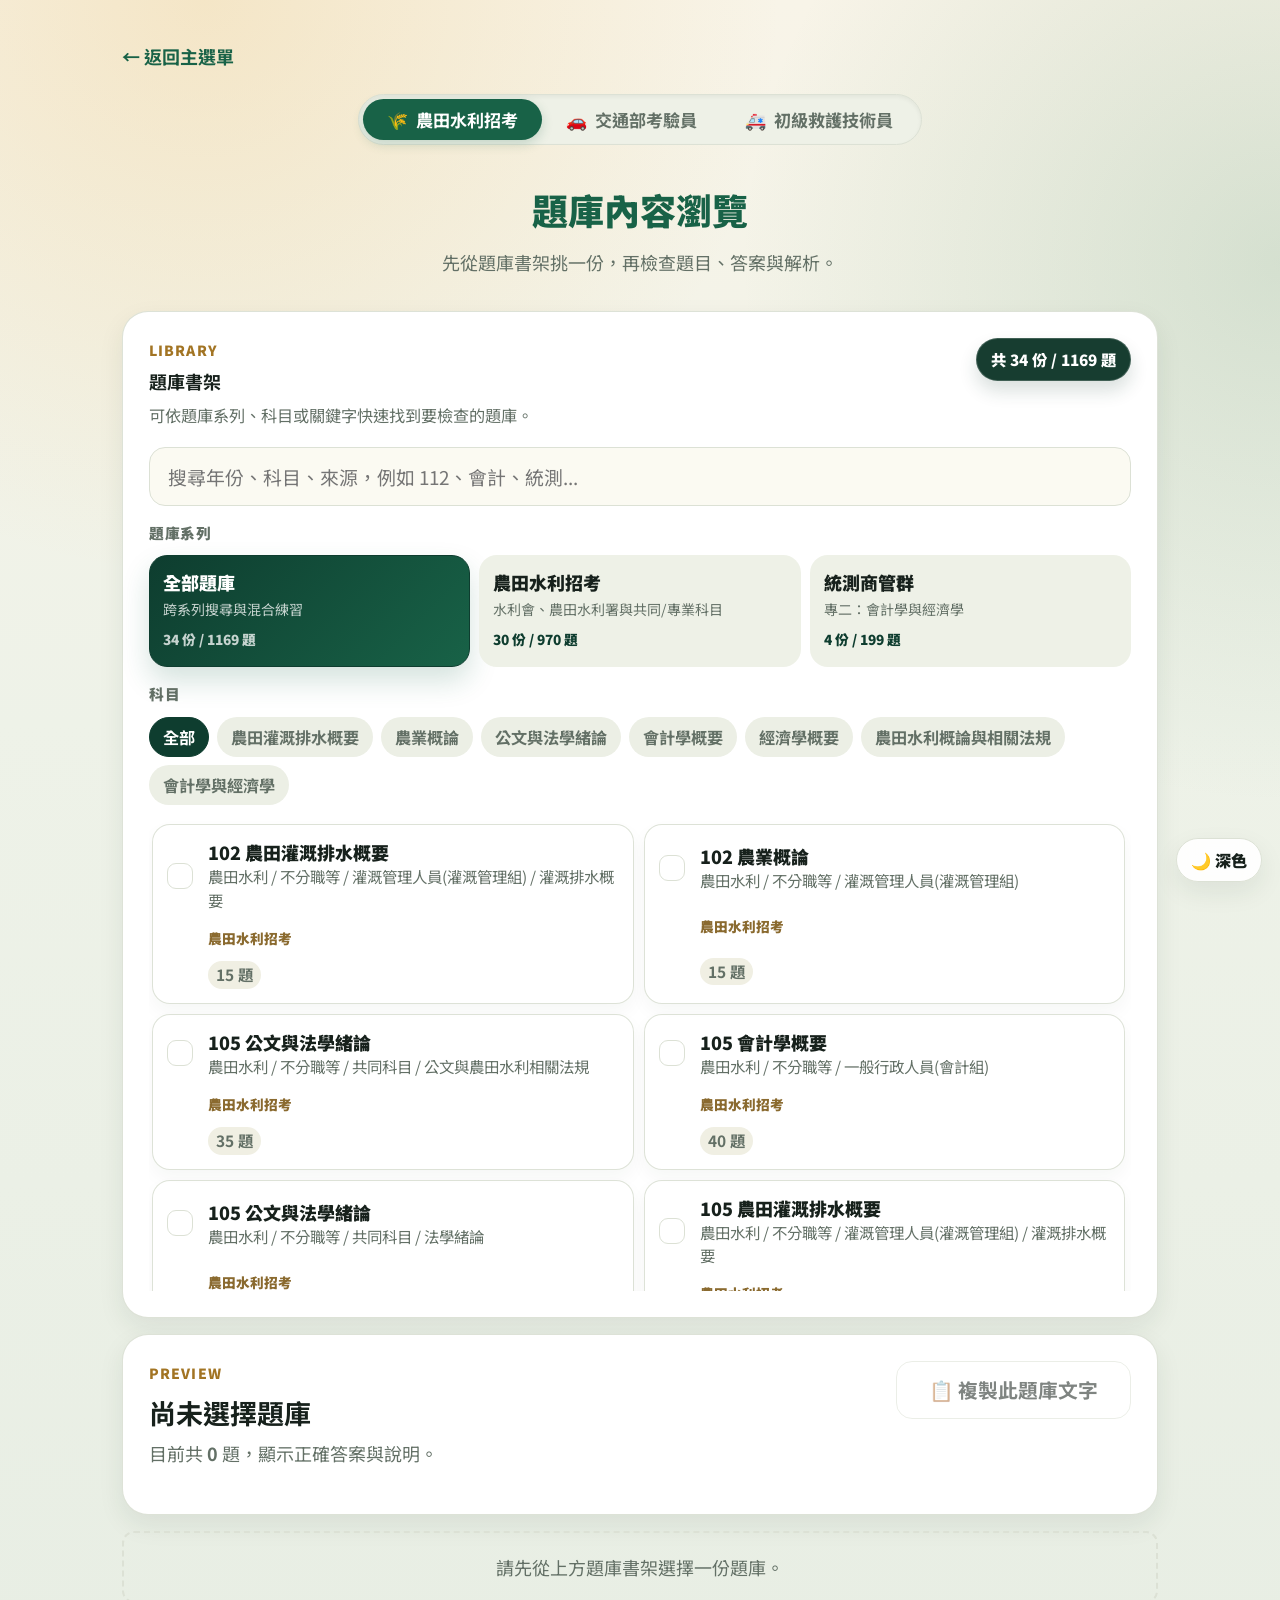
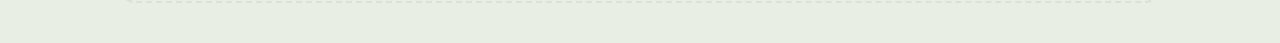
==== commit dfaf0b0f: "feat: 新增初級救護技術員（EMT-1）題庫 300 題並重構前端架構 - 新增「初級救護技術員」考試類別與陸軍北區訓練中心初複訓學科測驗題庫（300 題） - js/shared.js 拆成 c" ====
--- a/browse.html
+++ b/browse.html
@@ -2,24 +2,22 @@
 <html lang="zh-TW">
 
 <head>
-  <link rel="icon" href="data:,">
+  <link rel="icon" href="assets/icons/icon-192.png">
+  <link rel="manifest" href="manifest.json">
+  <link rel="apple-touch-icon" href="assets/icons/apple-touch-icon.png">
+  <meta name="theme-color" content="#0e3d2f">
   <meta charset="UTF-8">
   <meta name="viewport" content="width=device-width, initial-scale=1.0">
   <title>題庫瀏覽 | 考古題練習室</title>
-  <link rel="stylesheet" href="css/style.css?v=theme2">
+  <link rel="stylesheet" href="css/style.css?v=20261005">
 </head>
 
 <body>
   <div class="container fade-in">
     <div class="back-link" onclick="location.href='index.html'">← 返回主選單</div>
 
-    <!-- Top segmented track switcher -->
-    <div class="track-switcher-wrap" style="margin-top: 10px;">
-      <div class="track-switcher">
-        <button class="track-btn" id="trackBtnIrrigation" onclick="switchTrack('irrigation')">🌾 農田水利招考</button>
-        <button class="track-btn" id="trackBtnTraffic" onclick="switchTrack('traffic')">🚗 交通部考驗員</button>
-      </div>
-    </div>
+    <!-- 考試類別切換列（由 js/tracks.js 的 TRACKS 產生） -->
+    <nav class="track-switcher-wrap" id="trackSwitcher" aria-label="考試類別" style="margin-top: 10px;"></nav>
 
     <div class="page-header page-header-compact">
       <h1>題庫內容瀏覽</h1>
@@ -36,7 +34,7 @@
         <div class="selected-pill" id="browseSummary">載入中...</div>
       </div>
 
-      <input id="browseSearch" class="bank-search" type="search" placeholder="搜尋年份、科目、來源，例如 112、會計、統測..." oninput="renderBrowseBankBrowser()">
+      <input id="browseSearch" class="bank-search" type="search" placeholder="搜尋年份、科目、來源，例如 112、會計、統測...">
       <div class="filter-label">題庫系列</div>
       <div class="collection-grid" id="browseSourceFilters"></div>
       <div class="filter-label">科目</div>
@@ -72,203 +70,98 @@
     </div>
   </div>
 
-  <script src="js/shared.js?v=theme2"></script>
+  <script src="js/core.js?v=20261005"></script>
+  <script src="js/tracks.js?v=20261005"></script>
+  <script src="js/progress.js?v=20261005"></script>
+  <script src="js/question-view.js?v=20261005"></script>
   <script>
-    let browseQ = [];
-    let browseVisibleQ = [];
-    let browseBanks = [];
-    let browseVisibleBanks = [];
+    let ALL_BANKS = [];
+    let browseBanks = [];        // 目前分流的題庫
+    let browseQ = [];            // 目前題庫的全部題目
+    let browseVisibleQ = [];     // 套用統計門檻後顯示的題目
     let currentBankFile = '';
-    let activeSource = '全部';
-    let activeSubject = '全部';
 
-    let COLLECTIONS = [];
-    let ALL_BANKS = [];
+    const $ = id => document.getElementById(id);
 
-    function switchTrack(track) {
-      if (getSelectedTrack() === track) return;
-      setSelectedTrack(track);
-      
-      document.getElementById('trackBtnIrrigation').classList.toggle('active', track === 'irrigation');
-      document.getElementById('trackBtnTraffic').classList.toggle('active', track === 'traffic');
-      
-      // Reset preview state
+    const shelf = new BankShelf({
+      els: { search: $('browseSearch'), collections: $('browseSourceFilters'), subjects: $('browseSubjectFilters') },
+      onChange: renderBrowseBankBrowser,
+    });
+
+    $('browseBankList').addEventListener('click', e => {
+      const card = e.target.closest('[data-file]');
+      if (card) loadBank(card.dataset.file);
+    });
+
+    function resetPreview() {
       browseQ = [];
       browseVisibleQ = [];
       currentBankFile = '';
-      document.getElementById('currentBankTitle').textContent = '尚未選擇題庫';
-      document.getElementById('count').textContent = '0';
-      document.getElementById('copyAllBtn').disabled = true;
-      document.getElementById('browseStatFilter').style.display = 'none';
-      document.getElementById('list').innerHTML = '<div class="empty-state">請先從上方題庫書架選擇一份題庫。</div>';
-      
-      applyTrackFilter();
+      $('currentBankTitle').textContent = '尚未選擇題庫';
+      $('count').textContent = '0';
+      $('copyAllBtn').disabled = true;
+      $('browseStatFilter').style.display = 'none';
+      $('list').innerHTML = '<div class="empty-state">請先從上方題庫書架選擇一份題庫。</div>';
     }
 
     function applyTrackFilter() {
-      const track = getSelectedTrack();
-      
-      if (track === 'traffic') {
-        COLLECTIONS = [
-          { id: '全部', title: '全部題庫', desc: '跨系列搜尋與檢查' },
-          { id: 'traffic-structure', title: '汽車構造原理', desc: '汽車構造與構造原理概論' },
-          { id: 'traffic-theory', title: '汽車駕駛理論', desc: '駕駛理論與安全駕駛知識' },
-          { id: 'traffic-law', title: '道路交通法規', desc: '交通安全法規與相關監理實務' }
-        ];
-      } else {
-        COLLECTIONS = [
-          { id: '全部', title: '全部題庫', desc: '跨系列搜尋與檢查' },
-          { id: 'irrigation', title: '農田水利招考', desc: '水利會、農田水利署與共同/專業科目' },
-          { id: 'tve-business', title: '統測商管群', desc: '專二：會計學與經濟學' }
-        ];
-      }
-      
-      const colGrid = document.getElementById('browseSourceFilters');
-      if (colGrid) {
-        colGrid.style.setProperty('--cols', track === 'traffic' ? 4 : 3);
-      }
-
       browseBanks = ALL_BANKS.filter(isBankInActiveTrack);
-      activeSource = '全部';
-      activeSubject = '全部';
-      
+      shelf.reset(browseBanks);
       renderBrowseBankBrowser();
     }
 
-    function bankDisplayName(bank) {
-      return bank.displayName || bank.name || bank.file;
+    function currentBank() {
+      return browseBanks.find(bank => bank.file === currentBankFile);
     }
 
     function copyBrowse(idx) {
-      const q = browseVisibleQ[idx];
-      const text = buildBrowsePrompt(q);
-      copyText(text, document.getElementById(`cpbtn-${idx}`));
+      copyText(buildBrowsePrompt(browseVisibleQ[idx]), $(`cpbtn-${idx}`));
+    }
+
+    function copyAllBrowse(btn) {
+      if (!browseVisibleQ.length || !currentBankFile) {
+        showToast('請先選擇一份題庫');
+        return;
+      }
+      const bank = currentBank();
+      const header = `以下為「${bank ? bankTitle(bank) : '目前題庫'}」共 ${browseVisibleQ.length} 題題目內容：\n請根據這些內容回答問題，若有正確答案與說明請依照對應格式呈現。`;
+      copyText(buildBatchPrompt(header, browseVisibleQ.map(q => buildBrowsePrompt(q, { searchHint: false }))), btn);
     }
 
     // 依「累計答錯次數／正確率」門檻重篩目前題庫的題目清單
     function renderBrowseList() {
-      const p = parseStatFilterInputs(
-        document.getElementById('bMinWrong').value,
-        document.getElementById('bMaxAcc').value
-      );
+      const p = parseStatFilterInputs($('bMinWrong').value, $('bMaxAcc').value);
       browseVisibleQ = browseQ.filter(q => matchesStatFilter(getQuestionStats(q._bank, q.id), p.minWrong, p.maxAccPct));
 
       const isFiltered = p.minWrong > 0 || p.maxAccPct !== null;
-      document.getElementById('count').textContent = isFiltered
-        ? `${browseVisibleQ.length} / ${browseQ.length}`
-        : browseQ.length;
-      document.getElementById('copyAllBtn').disabled = !browseVisibleQ.length;
-      document.getElementById('list').innerHTML = browseVisibleQ.length
-        ? browseVisibleQ.map((q, i) => buildReviewItemHTML(q, { idx: i, userAns: undefined, mode: 'browse' })).join('')
+      $('count').textContent = isFiltered ? `${browseVisibleQ.length} / ${browseQ.length}` : browseQ.length;
+      $('copyAllBtn').disabled = !browseVisibleQ.length;
+      $('list').innerHTML = browseVisibleQ.length
+        ? browseVisibleQ.map((q, i) => buildReviewItemHTML(q, { idx: i, mode: 'browse' })).join('')
         : '<div class="empty-state">沒有符合篩選門檻的題目，可調低答錯次數或放寬正確率上限。</div>';
     }
 
-    function renderFilterButtons(containerId, items, active, handlerName) {
-      document.getElementById(containerId).innerHTML = items.map(item =>
-        `<button class="filter-chip ${item === active ? 'active' : ''}" onclick="${handlerName}(${jsArg(item)})">${esc(item)}</button>`
-      ).join('');
-    }
-
-    function renderCollectionCards() {
-      document.getElementById('browseSourceFilters').innerHTML = COLLECTIONS.map(item => {
-        const banks = item.id === '全部'
-          ? browseBanks
-          : browseBanks.filter(bank => bankCollection(bank) === item.id);
-        const questionCount = banks.reduce((sum, bank) => sum + (bank.count || 0), 0);
-        return `<div class="collection-card ${item.id === activeSource ? 'active' : ''}" onclick="setBrowseSourceFilter(${jsArg(item.id)})">
-          <span class="collection-title">${esc(item.title)}</span>
-          <span class="collection-desc">${esc(item.desc)}</span>
-          <span class="collection-count">${banks.length} 份 / ${questionCount} 題</span>
-        </div>`;
-      }).join('');
-    }
-
-    function setBrowseSourceFilter(source) {
-      activeSource = source;
-      activeSubject = '全部';
-      renderBrowseBankBrowser();
-    }
-
-    function setBrowseSubjectFilter(subject) {
-      activeSubject = subject;
-      renderBrowseBankBrowser();
-    }
-
-    function bankMatchesSearch(bank, query) {
-      if (!query) return true;
-      const haystack = [
-        bank.year,
-        bank.subject,
-        bank.originalSubject,
-        bank.source,
-        collectionLabel(bankCollection(bank)),
-        bank.category,
-        bank.name,
-        bank.displayName,
-        bank.file,
-      ].filter(Boolean).join(' ').toLowerCase();
-      return haystack.includes(query.toLowerCase());
-    }
-
-    function getFilteredBanks() {
-      const query = document.getElementById('browseSearch')?.value.trim() || '';
-      return browseBanks.filter(bank =>
-        (activeSource === '全部' || bankCollection(bank) === activeSource) &&
-        (activeSubject === '全部' || bank.subject === activeSubject) &&
-        bankMatchesSearch(bank, query)
-      );
-    }
-
     function renderBrowseBankBrowser() {
-      renderCollectionCards();
-      const scopedBanks = browseBanks.filter(bank => activeSource === '全部' || bankCollection(bank) === activeSource);
-      const subjects = ['全部', ...new Set(scopedBanks.map(bank => bank.subject).filter(Boolean))];
-      if (!subjects.includes(activeSubject)) activeSubject = '全部';
-      renderFilterButtons('browseSubjectFilters', subjects, activeSubject, 'setBrowseSubjectFilter');
-
-      browseVisibleBanks = getFilteredBanks();
-      document.getElementById('browseSummary').textContent =
-        `共 ${browseVisibleBanks.length} 份 / ${browseVisibleBanks.reduce((sum, bank) => sum + (bank.count || 0), 0)} 題`;
-
-      const list = document.getElementById('browseBankList');
-      if (!browseVisibleBanks.length) {
-        list.innerHTML = '<div class="empty-state">找不到符合條件的題庫。</div>';
-        return;
-      }
-
-      list.innerHTML = browseVisibleBanks.map(bank => {
-        const selected = bank.file === currentBankFile;
-        const warnCount = getBankWarningCount(bank.file);
-        const warningBadge = warnCount > 0 ? `<span class="bank-warning-badge">⚠️ ${warnCount} 題受修法影響</span>` : '';
-        return `<div class="bank-card ${selected ? 'selected' : ''}" onclick="selectBrowseBank(${jsArg(bank.file)})">
-          <span class="bank-check">${selected ? '✓' : ''}</span>
-          <span class="bank-main">
-            <span class="bank-title">${esc(bankDisplayName(bank))}</span>
-            <span class="bank-meta">${esc(bankMeta(bank))}</span>
-          </span>
-          <span class="bank-series">${esc(collectionLabel(bankCollection(bank)))}</span>
-          <span class="bank-count">${bank.count} 題${warningBadge}</span>
-        </div>`;
-      }).join('');
-    }
-
-    async function selectBrowseBank(file) {
-      await loadBank(file);
+      shelf.render();
+      const visible = shelf.visibleBanks();
+      $('browseSummary').textContent = `共 ${visible.length} 份 / ${sumQuestionCount(visible)} 題`;
+      $('browseBankList').innerHTML = visible.length
+        ? visible.map(bank => bankCardHTML(bank, { selected: bank.file === currentBankFile })).join('')
+        : '<div class="empty-state">找不到符合條件的題庫。</div>';
     }
 
     async function loadBank(file) {
-      if (!file) return;
-      const selectedBank = browseBanks.find(bank => bank.file === file);
-      if (!selectedBank) return;
+      const bank = browseBanks.find(b => b.file === file);
+      if (!bank) return;
       currentBankFile = file;
       renderBrowseBankBrowser();
       try {
-        browseQ = await fetchJson(file);
-        browseQ.forEach(q => q._bank = file);
-        await initOverrides();
+        const questions = await fetchJson(file);
+        if (currentBankFile !== file) return; // 載入途中又點了別份
+        browseQ = questions.map(q => ({ ...q, _bank: file }));
         browseQ.forEach(applyQuestionOverrides);
-        document.getElementById('currentBankTitle').textContent = bankDisplayName(selectedBank);
-        document.getElementById('browseStatFilter').style.display = 'block';
+        $('currentBankTitle').textContent = bankTitle(bank);
+        $('browseStatFilter').style.display = 'block';
         renderBrowseList();
       } catch (e) {
         console.error(e);
@@ -276,53 +169,27 @@
       }
     }
 
-    async function loadBanks() {
-      try {
-        await initOverrides();
-        const banks = await fetchJson('data/banks.json');
-        registerBankIndex(banks);
-        ALL_BANKS = (banks || []).map(b => ({
-          ...b,
-          source: b.source || '農田水利',
-          subject: b.subject || b.name,
-        }));
-        
-        // Initialize switcher active state
-        const track = getSelectedTrack() || 'irrigation';
-        setSelectedTrack(track); // fallback default
-        document.getElementById('trackBtnIrrigation').classList.toggle('active', track === 'irrigation');
-        document.getElementById('trackBtnTraffic').classList.toggle('active', track === 'traffic');
-        
+    async function init() {
+      const [banks] = await Promise.all([loadBankIndex(), initOverrides()]);
+      if (!banks.length) showToast('題庫索引讀取失敗');
+      ALL_BANKS = banks;
+
+      // 網址指定題庫時切到該題庫的分流；否則沿用目前分流（沒選過則用預設）
+      const target = ALL_BANKS.find(bank => bank.file === new URLSearchParams(location.search).get('bank'));
+      setSelectedTrack(target ? bankTrackId(target) : (getSelectedTrack() || DEFAULT_TRACK_ID));
+      renderTrackSwitcher($('trackSwitcher'), () => {
+        resetPreview();
         applyTrackFilter();
-        
-        const bankParam = new URLSearchParams(location.search).get('bank');
-        const selectedBank = browseBanks.find(bank => bank.file === bankParam);
-        if (selectedBank) {
-          activeSource = bankCollection(selectedBank);
-          activeSubject = selectedBank.subject || '全部';
-          renderBrowseBankBrowser();
-          await loadBank(selectedBank.file);
-        }
-      } catch (e) {
-        console.error(e);
-        showToast('題庫索引讀取失敗');
+      });
+      applyTrackFilter();
+
+      if (target) {
+        shelf.focus(target);
+        await loadBank(target.file);
       }
     }
 
-    function copyAllBrowse(btn) {
-      if (!browseVisibleQ.length || !currentBankFile) {
-        showToast('請先選擇一份題庫');
-        return;
-      }
-      const selectedBank = browseBanks.find(bank => bank.file === currentBankFile);
-      const bankName = selectedBank ? bankDisplayName(selectedBank) : '目前題庫';
-      const header = `${SEARCH_HINT}\n以下為「${bankName}」共 ${browseVisibleQ.length} 題題目內容：\n請根據這些內容回答問題，若有正確答案與說明請依照對應格式呈現。\n`;
-      const texts = browseVisibleQ.map(q => buildBrowsePrompt(q, { searchHint: false }));
-      const full = header + '\n' + texts.join('\n' + '='.repeat(50) + '\n');
-      copyText(full, btn);
-    }
-
-    loadBanks();
+    init();
   </script>
 </body>
 
--- a/css/style.css
+++ b/css/style.css
@@ -214,6 +214,7 @@
 .mb-12 { margin-bottom: 12px; }
 .mb-16 { margin-bottom: 16px; }
 .mb-24 { margin-bottom: 24px; }
+.mt-12 { margin-top: 12px; }
 .mt-16 { margin-top: 16px; }
 .mt-24 { margin-top: 24px; }
 .fw-900 { font-weight: 900; }
@@ -354,6 +355,8 @@
 }
 
 .collection-card {
+  width: 100%;
+  font: inherit;
   border: 1px solid transparent;
   border-radius: 18px;
   background: var(--surface-soft);
@@ -382,7 +385,8 @@
 
 .collection-title,
 .collection-desc,
-.collection-count {
+.collection-count,
+.collection-practiced {
   display: block;
 }
 
@@ -405,8 +409,16 @@
   margin-top: 8px;
 }
 
+.collection-practiced {
+  color: var(--correct);
+  font-size: 0.74rem;
+  font-weight: 900;
+  margin-top: 4px;
+}
+
 .collection-card.active .collection-desc,
-.collection-card.active .collection-count {
+.collection-card.active .collection-count,
+.collection-card.active .collection-practiced {
   color: rgba(255, 255, 255, 0.76);
 }
 
@@ -446,6 +458,7 @@
 }
 
 .bank-card {
+  font: inherit;
   display: grid;
   grid-template-columns: 30px 1fr;
   gap: 11px;
@@ -684,6 +697,10 @@
 .review-item.ri-neutral { border-left: 5px solid var(--border); }
 
 .ri-header { display: flex; justify-content: space-between; align-items: center; margin-bottom: 8px; }
+.ri-number { font-weight: 700; color: var(--text-dim); }
+.ri-number .repeat-badge { margin-left: 8px; }
+.ri-source { font-size: 0.8rem; color: var(--text-dim); margin-bottom: 8px; }
+.ri-actions { display: flex; justify-content: space-between; align-items: center; margin-top: 12px; gap: 12px; flex-wrap: wrap; }
 
 .ri-badge {
   font-size: 0.8rem; font-weight: 700; padding: 3px 10px; border-radius: 6px;
@@ -1386,23 +1403,6 @@
     margin-bottom: 14px;
   }
   
-  /* Segmented switcher on mobile: stretch full width */
-  .track-switcher-wrap {
-    width: 100%;
-    padding: 0 4px;
-  }
-  .track-switcher {
-    display: flex;
-    width: 100%;
-  }
-  .track-btn {
-    flex: 1;
-    justify-content: center;
-    padding: 8px 10px;
-    font-size: 0.88rem;
-    gap: 4px;
-  }
-
   /* Collapsible Jump Bar Wrapper inside Media Query */
 
   /* Compact option buttons and texts on mobile */
@@ -1490,12 +1490,12 @@
 
 .track-cards-container {
   display: grid;
-  grid-template-columns: repeat(2, minmax(0, 1fr));
+  grid-template-columns: repeat(auto-fit, minmax(220px, 1fr));
   gap: 24px;
 }
 
 .track-card {
-  background: var(--paper);
+  background: linear-gradient(180deg, var(--paper) 0%, var(--bg) 100%);
   border: 2px solid var(--border);
   border-radius: 24px;
   padding: 32px 24px;
@@ -1503,17 +1503,27 @@
   display: flex;
   flex-direction: column;
   align-items: center;
+  font: inherit;
+  color: inherit;
+  text-align: center;
   transition: all 0.2s cubic-bezier(0.16, 1, 0.3, 1);
 }
 
-.track-card:hover {
+.track-card:hover,
+.track-card:focus-visible {
   transform: translateY(-6px);
-  border-color: var(--accent);
-  box-shadow: var(--shadow-soft);
-  background: var(--surface-hover);
+  border-color: var(--track-accent, var(--accent));
+  box-shadow: 0 16px 36px color-mix(in srgb, var(--track-accent, var(--accent)) 18%, transparent);
+  outline: none;
+}
+
+.track-overlay.is-leaving {
+  opacity: 0;
+  transition: opacity 0.3s;
 }
 
 .track-icon {
+  display: block;
   font-size: 3.5rem;
   margin-bottom: 18px;
   filter: drop-shadow(0 4px 6px rgba(0,0,0,0.1));
@@ -1524,37 +1534,28 @@
   transform: scale(1.15) rotate(4deg);
 }
 
-.track-card h3 {
+.track-card-title {
+  display: block;
   font-size: 1.4rem;
   font-weight: 900;
   color: var(--text);
   margin-bottom: 12px;
 }
 
-.track-card p {
+.track-card-desc {
+  display: block;
   color: var(--text-dim);
   font-size: 0.95rem;
   line-height: 1.6;
-  text-align: center;
   flex-grow: 1;
   margin-bottom: 24px;
 }
 
-/* Beautiful gradient borders / decorations for each persona card */
-.track-card.card-irrigation {
-  background: linear-gradient(180deg, var(--paper) 0%, var(--bg) 100%);
-}
-.track-card.card-irrigation:hover {
-  border-color: #2e7d32;
-  box-shadow: 0 16px 36px rgba(46, 125, 50, 0.15);
-}
-
-.track-card.card-traffic {
-  background: linear-gradient(180deg, var(--paper) 0%, var(--bg) 100%);
-}
-.track-card.card-traffic:hover {
-  border-color: #1565c0;
-  box-shadow: 0 16px 36px rgba(21, 101, 192, 0.15);
+.track-card-cta {
+  min-height: 48px;
+  border-radius: 12px;
+  font-size: 1rem;
+  padding: 8px 16px;
 }
 
 /* Header Segmented Switcher Control */
@@ -1605,6 +1606,35 @@
   box-shadow: 0 4px 12px rgba(85, 199, 151, 0.2);
 }
 
+.track-name-short {
+  display: none;
+}
+
+/* 手機：切換列撐滿寬度，分流名稱改用短名（需放在基本樣式之後才會生效） */
+@media (max-width: 640px) {
+  .track-switcher-wrap {
+    width: 100%;
+    padding: 0 4px;
+  }
+  .track-switcher {
+    display: flex;
+    width: 100%;
+  }
+  .track-btn {
+    flex: 1;
+    justify-content: center;
+    padding: 8px 6px;
+    font-size: 0.88rem;
+    gap: 4px;
+  }
+  .track-name-full {
+    display: none;
+  }
+  .track-name-short {
+    display: inline;
+  }
+}
+
 @media (max-width: 640px) {
   .track-cards-container {
     grid-template-columns: 1fr;
@@ -1637,7 +1667,14 @@
   align-items: center;
   flex-wrap: wrap;
 }
+.q-meta-label {
+  font-size: 0.85rem;
+  color: var(--text-dim);
+  font-weight: 700;
+  margin-right: 4px;
+}
 .tag-pill {
+  font-family: inherit;
   border: 1px solid var(--border);
   background: var(--paper-soft);
   color: var(--text-dim);
@@ -1681,6 +1718,10 @@
 }
 .q-meta-notes-wrapper {
   width: 100%;
+  margin-top: 8px;
+}
+.q-meta-notes-wrapper[hidden] {
+  display: none;
 }
 .q-notes-input {
   width: 100%;
@@ -1947,3 +1988,27 @@
   padding: 8px 10px;
   text-align: center;
 }
+
+/* ===== 首頁歷程紀錄 ===== */
+.history-row {
+  display: flex;
+  justify-content: space-between;
+  align-items: center;
+  gap: 10px;
+  padding: 10px 0;
+  border-bottom: 1px solid var(--border);
+}
+.history-date { font-size: 0.9rem; }
+.history-score { margin-left: 12px; }
+.history-banks { font-size: 0.8rem; margin-top: 3px; }
+.history-actions { display: flex; gap: 8px; flex-shrink: 0; }
+.history-actions .btn {
+  padding: 6px 12px;
+  min-height: 36px;
+  font-size: 0.85rem;
+}
+.btn-soft-danger {
+  background: var(--wrong-bg);
+  color: var(--wrong);
+  border: 1px solid #e57373;
+}
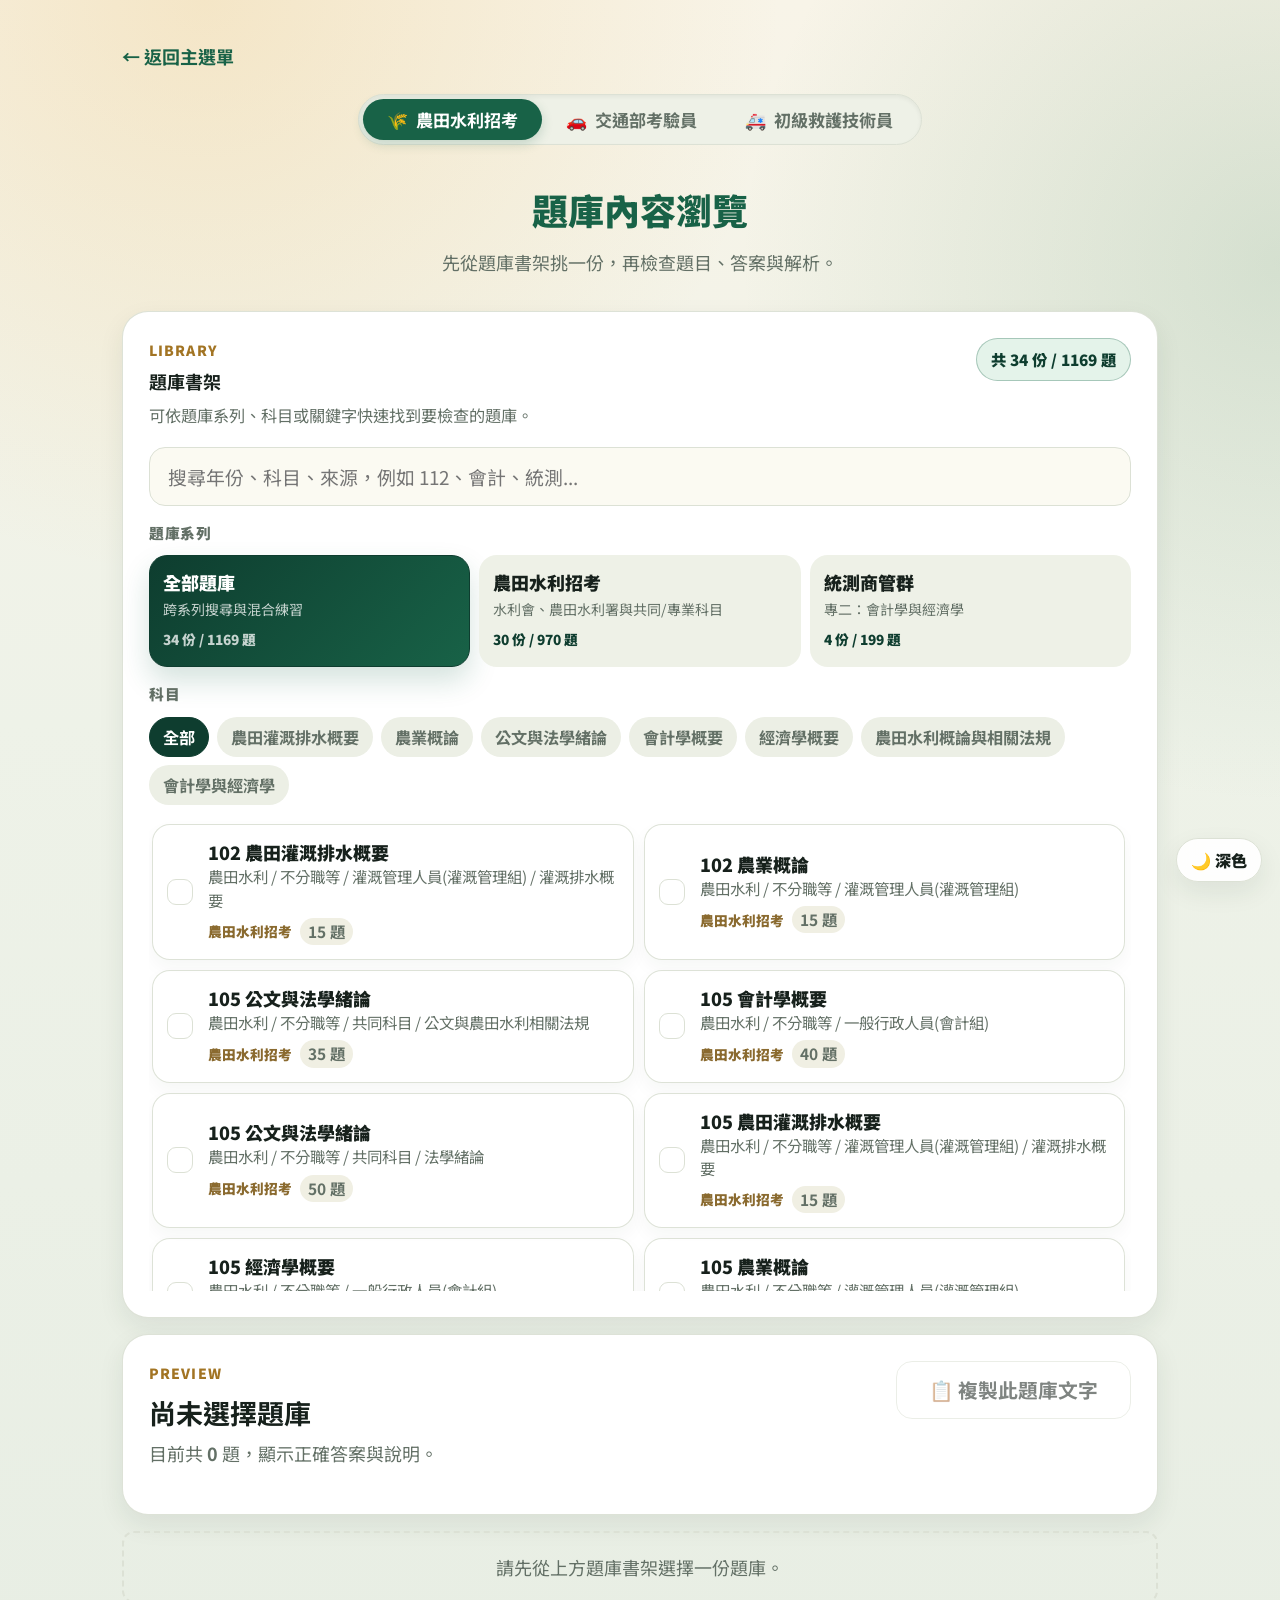
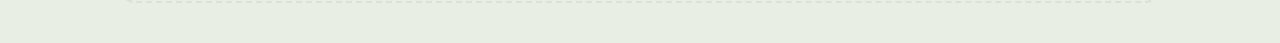
==== commit 3d9f4e9e: "feat: 介面優化（手機版精簡、只有一份題庫自動選取、題型依題庫停用） - 只有一份題庫的類別（EMT-1）自動選取；只有一個系列/科目時隱藏篩選列 - 題型按鈕依所選題庫停用不存在的題型，避免抽不" ====
--- a/browse.html
+++ b/browse.html
@@ -9,7 +9,7 @@
   <meta charset="UTF-8">
   <meta name="viewport" content="width=device-width, initial-scale=1.0">
   <title>題庫瀏覽 | 考古題練習室</title>
-  <link rel="stylesheet" href="css/style.css?v=20261005">
+  <link rel="stylesheet" href="css/style.css?v=20261005b">
 </head>
 
 <body>
@@ -70,10 +70,10 @@
     </div>
   </div>
 
-  <script src="js/core.js?v=20261005"></script>
-  <script src="js/tracks.js?v=20261005"></script>
-  <script src="js/progress.js?v=20261005"></script>
-  <script src="js/question-view.js?v=20261005"></script>
+  <script src="js/core.js?v=20261005b"></script>
+  <script src="js/tracks.js?v=20261005b"></script>
+  <script src="js/progress.js?v=20261005b"></script>
+  <script src="js/question-view.js?v=20261005b"></script>
   <script>
     let ALL_BANKS = [];
     let browseBanks = [];        // 目前分流的題庫
--- a/css/style.css
+++ b/css/style.css
@@ -2012,3 +2012,191 @@
   color: var(--wrong);
   border: 1px solid #e57373;
 }
+
+/* ===== 2026-10 UI/UX 調整 ===== */
+/* hidden 屬性一律生效（避免被 display:grid/flex 蓋掉） */
+[hidden] {
+  display: none !important;
+}
+
+/* 已選題庫狀態：是資訊不是按鈕，改成淡色標籤 */
+.selected-pill {
+  background: var(--accent-light);
+  color: var(--accent-dark);
+  border: 1px solid color-mix(in srgb, var(--accent) 30%, transparent);
+  box-shadow: none;
+}
+.selected-pill.is-empty {
+  background: transparent;
+  color: var(--text-dim);
+  border-style: dashed;
+  border-color: var(--border);
+}
+
+/* 測驗模式的題數徽章（右上角，不擠壓標題） */
+.mode-card {
+  position: relative;
+}
+.mode-count {
+  position: absolute;
+  top: -7px;
+  right: -5px;
+  min-width: 24px;
+  box-shadow: 0 2px 6px rgba(0, 0, 0, 0.08);
+  padding: 2px 8px;
+  border-radius: 999px;
+  background: var(--wrong);
+  color: #fff;
+  font-size: 0.78rem;
+  font-weight: 900;
+  text-align: center;
+}
+.mode-card[data-value="key"] .mode-count {
+  background: var(--gold);
+}
+
+/* 題庫卡片：系列、題數、修法提示排成一列 */
+.bank-tags {
+  display: flex;
+  flex-wrap: wrap;
+  align-items: center;
+  gap: 6px 8px;
+  margin-top: 6px;
+}
+.bank-tags .bank-series,
+.bank-tags .bank-count {
+  margin-top: 0;
+}
+.bank-tags .bank-warning-badge {
+  margin-left: 0;
+}
+
+/* 沒有該題型的題型按鈕 */
+.filter-chip:disabled {
+  opacity: 0.4;
+  cursor: not-allowed;
+  transform: none;
+}
+
+/* 題數：輸入框與快捷鈕同一列 */
+.quiz-count-row {
+  flex-wrap: nowrap;
+}
+.quiz-count-row .number-input {
+  flex: 1 1 auto;
+  min-width: 0;
+}
+.quiz-count-row .btn {
+  flex-shrink: 0;
+  white-space: nowrap;
+}
+
+/* 交卷頁 / 錯題本動作列 */
+.review-actions {
+  display: flex;
+  flex-wrap: wrap;
+  justify-content: center;
+  gap: 10px;
+}
+.review-actions-start {
+  justify-content: flex-start;
+}
+/* 交卷統計不可點，不要有可點的游標與浮起效果 */
+.stat-row-compact .stat-box {
+  cursor: default;
+}
+.stat-row-compact .stat-box:hover {
+  transform: none;
+  background: var(--card);
+  border-color: var(--card-border);
+}
+.stat-box .num.text-green { color: var(--correct); }
+.stat-box .num.text-red { color: var(--wrong); }
+.stat-box .num.text-gold { color: var(--gold); }
+
+.page-track {
+  display: inline-block;
+  margin-bottom: 6px;
+  padding: 3px 12px;
+  border-radius: 999px;
+  background: var(--accent-light);
+  color: var(--accent-dark);
+  font-size: 0.82rem;
+  font-weight: 900;
+}
+
+/* 更新日誌：新增/修正標籤 */
+.changelog-kind {
+  display: inline-block;
+  margin-right: 6px;
+  padding: 1px 8px;
+  border-radius: 6px;
+  font-size: 0.75rem;
+  font-weight: 900;
+  vertical-align: 1px;
+}
+.changelog-kind.kind-feat { background: var(--correct-bg); color: var(--correct); }
+.changelog-kind.kind-fix { background: var(--count-bg); color: var(--gold); }
+.changelog-kind.kind-chore { background: var(--bg); color: var(--text-dim); }
+
+/* 觸控裝置不顯示鍵盤快捷鍵說明 */
+@media (hover: none) {
+  .kbd-hint {
+    display: none;
+  }
+}
+
+@media (max-width: 600px) {
+  /* 系列卡片改兩欄、精簡說明，少佔一整個螢幕 */
+  .collection-grid {
+    grid-template-columns: repeat(2, minmax(0, 1fr)) !important;
+  }
+  .collection-card {
+    min-height: 0;
+    padding: 11px 12px;
+  }
+  .collection-desc {
+    display: none;
+  }
+
+  /* 設定很長，開始按鈕黏在畫面底部隨時可按 */
+  .quiz-dashboard > #startBtn:not(:disabled) {
+    position: sticky;
+    bottom: 12px;
+    z-index: 20;
+  }
+
+  /* 交卷統計四格一列 */
+  .stat-row.stat-row-compact {
+    grid-template-columns: repeat(4, minmax(0, 1fr));
+    gap: 8px;
+  }
+  .stat-row-compact .stat-box {
+    min-width: 0;
+    padding: 12px 8px;
+    text-align: center;
+  }
+  .stat-row-compact .stat-box .num {
+    font-size: 1.45rem;
+  }
+  .stat-row-compact .stat-box .lbl {
+    font-size: 0.8rem;
+  }
+
+  .review-actions .btn {
+    flex: 1 1 100%;
+  }
+
+  /* 作答頁：上一題/下一題/交卷黏在底部，不用捲到最下面 */
+  .nav-row {
+    position: sticky;
+    bottom: 0;
+    z-index: 20;
+    margin: 0 -14px;
+    padding: 10px 14px calc(10px + env(safe-area-inset-bottom));
+    background: color-mix(in srgb, var(--bg) 88%, transparent);
+    backdrop-filter: blur(10px);
+    -webkit-backdrop-filter: blur(10px);
+    border-top: 1px solid var(--border);
+  }
+}
